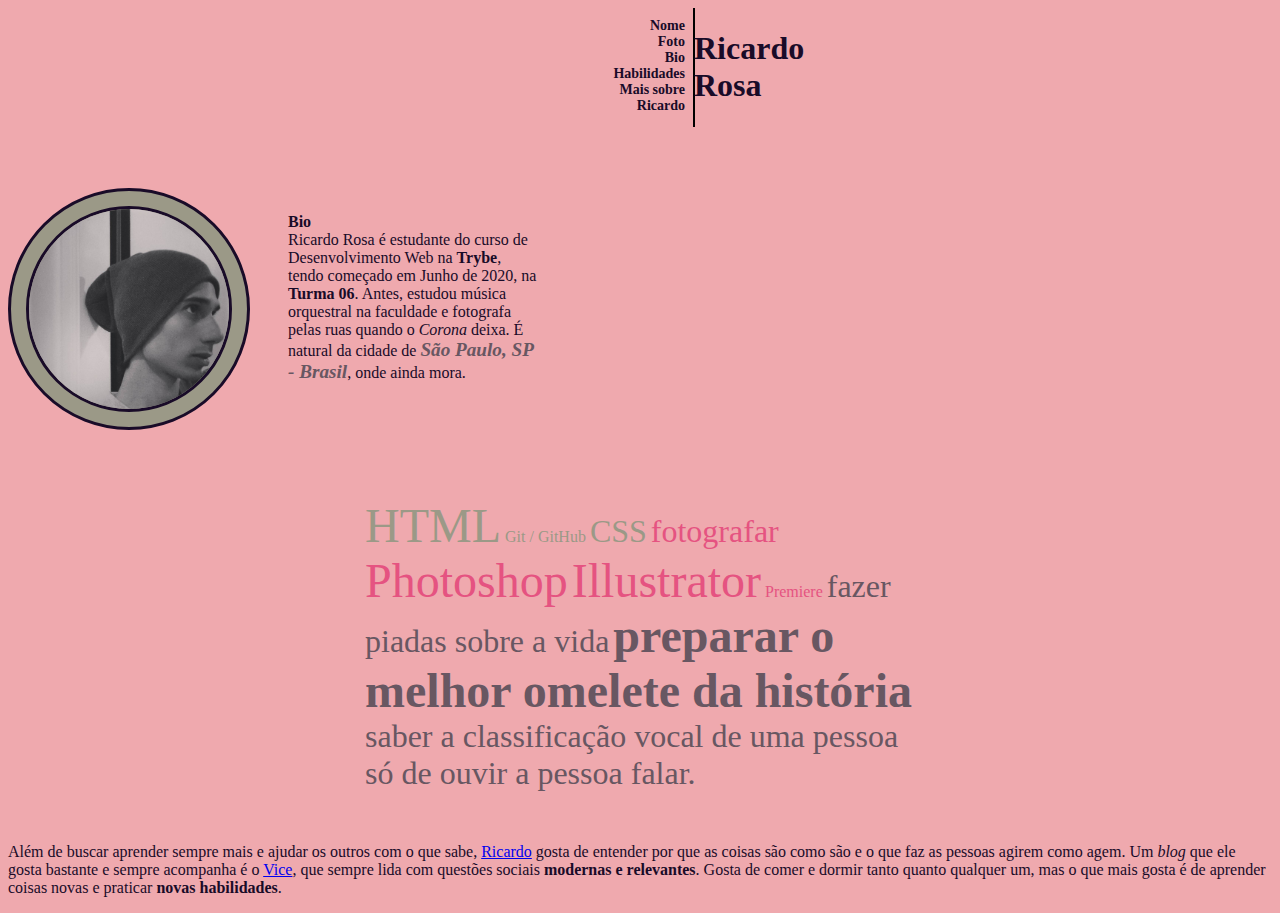
==== index.html @ 405a7c1a "Estilizando a página." ====
<!DOCTYPE html>
<html>

<head>
    <title>Ricardo Rosa | Portifolio</title>
    <link rel="stylesheet" type="text/css" href="style.css" />
</head>

<body>
    <div class="centerpiece">
        <div class="indice">
            <div class="indice-spacer"></div>
            <a href="#nome">Nome</a> <br/>
            <a href="#foto">Foto</a> <br/>
            <a href="#bio">Bio</a> <br/>
            <a href="#hab">Habilidades</a> <br/>
            <a href="#mais">Mais sobre Ricardo</a> <br/>
        </div>

        <div class="nameclass">
            <h1 class="nome">Ricardo Rosa</h1>
        </div>
    </div>
    <!-- centerpiece -->

    <div class="spacer"> </div>

    <div class="photo-container">
        <div class="photoclass">
            <img class="foto" src="images/foto-ricardo.jpg" width="200px" alt="Foto de Ricardo Rosa" />
        </div>
        <!-- photoclass -->
    </div>
    <!-- photo-container-->

    <div class="descriptionclass">
        <p class="bio"><strong>Bio</strong> <br/> Ricardo Rosa é estudante do curso de Desenvolvimento Web na <strong>Trybe</strong>, tendo começado em Junho de 2020, na <strong>Turma 06</strong>. Antes, estudou música orquestral na faculdade e fotografa pelas ruas
            quando o <em>Corona</em> deixa. É natural da cidade de <em>São Paulo, SP - Brasil</em>, onde ainda mora.
        </p>
    </div>

    <div class="skills">
        <ul>
            <li class="tech skill-big">HTML</li>
            <li class="tech skill-small">Git / GitHub</li>
            <li class="tech skill-med">CSS</li>
            <li class="visuals skill-med">fotografar</li>
            <li class="visuals skill-big">Photoshop</li>
            <li class="visuals skill-big">Illustrator</li>
            <li class="visuals skill-small">Premiere</li>
            <li class="personal skill-med">fazer piadas sobre a vida</li>
            <li class="personal skill-big"><strong>preparar o melhor omelete da história</strong></li>
            <li class="personal skill-med">saber a classificação vocal de uma pessoa só de ouvir a pessoa falar.</li>
        </ul>
    </div>

    <p id="mais">Além de buscar aprender sempre mais e ajudar os outros com o que sabe, <a href="#foto">Ricardo</a> gosta de entender por que as coisas são como são e o que faz as pessoas agirem como agem. Um <em>blog</em> que ele gosta bastante e sempre acompanha
        é o <a href="https://www.vice.com/" target="_blank">Vice</a>, que sempre lida com questões sociais <strong>modernas e relevantes</strong>. Gosta de comer e dormir tanto quanto qualquer um, mas o que mais gosta é de aprender coisas novas e praticar
        <strong>novas habilidades</strong>.</p>

</body>

</html>
---- style.css ----
body {
        background-color: #EFA9AE;
        color: #190B28;
    }
    
    .nome {
        font-family: Georgia, serif;
    }
    
    .nameclass {
        margin: auto;
        border: 1px solid black;
        width: 0px;
        float: right;
    }
    
    .indice {
        border: 0px solid red;
        width: 100px;
        margin: auto;
        float: left;
        text-align: right;
        font-family: Georgia, serif;
        font-size: 14px;
        font-weight: bold;
    }
    
    .indice a {
        color: #190B28;
        text-decoration: none;
    }
    
    .indice a:hover {
        color: #E55381;
    }
    
    .indice-spacer {
        margin-bottom: 10px;
    }
    
    .centerpiece {
        border: 0px solid black;
        width: 110px;
        margin: auto;
    }
    
    .spacer {
        width: 600px;
        height: 180px;
    }
    
    .bio {
        font-family: Cambria, serif;
        margin: 0px;
    }
    
    .bio em:last-child {
        color: #685762;
        font-family: Georgia, serif;
        font-weight: bold;
        font-size: 1.2em;
    }
    
    .foto {}
    
    .skills {
        border: 0px solid red;
        width: 550px;
        margin: auto;
        padding: 35px;
    }
    
    .tech {
        color: #9B9987;
    }
    
    ul {
        margin: 0px;
        padding: 0px;
    }
    
    .visuals {
        color: #E55381;
    }
    
    .personal {
        color: #685762;
    }
    
    .skill-big {
        font-size: 3em;
    }
    
    .skill-med {
        font-size: 2em;
    }
    
    .skill-small {
        font-size: 1em;
    }
    
    li {
        display: inline;
    }
    
    .photoclass {
        border: 3px solid #190B28;
        float: left;
        width: 200px;
        height: 200px;
        overflow: hidden;
        border-radius: 50%;
        margin: 15px 0px 10px 15px;
    }
    
    .photo-container {
        border: 3px solid #190B28;
        width: 236px;
        height: 236px;
        border-radius: 50%;
        background-color: #9B9987;
        float: left;
    }
    
    .descriptionclass {
        width: 250px;
        margin: 25px 0px 80px 270px;
        padding-left: 10px;
        border: 0px solid black;
    }
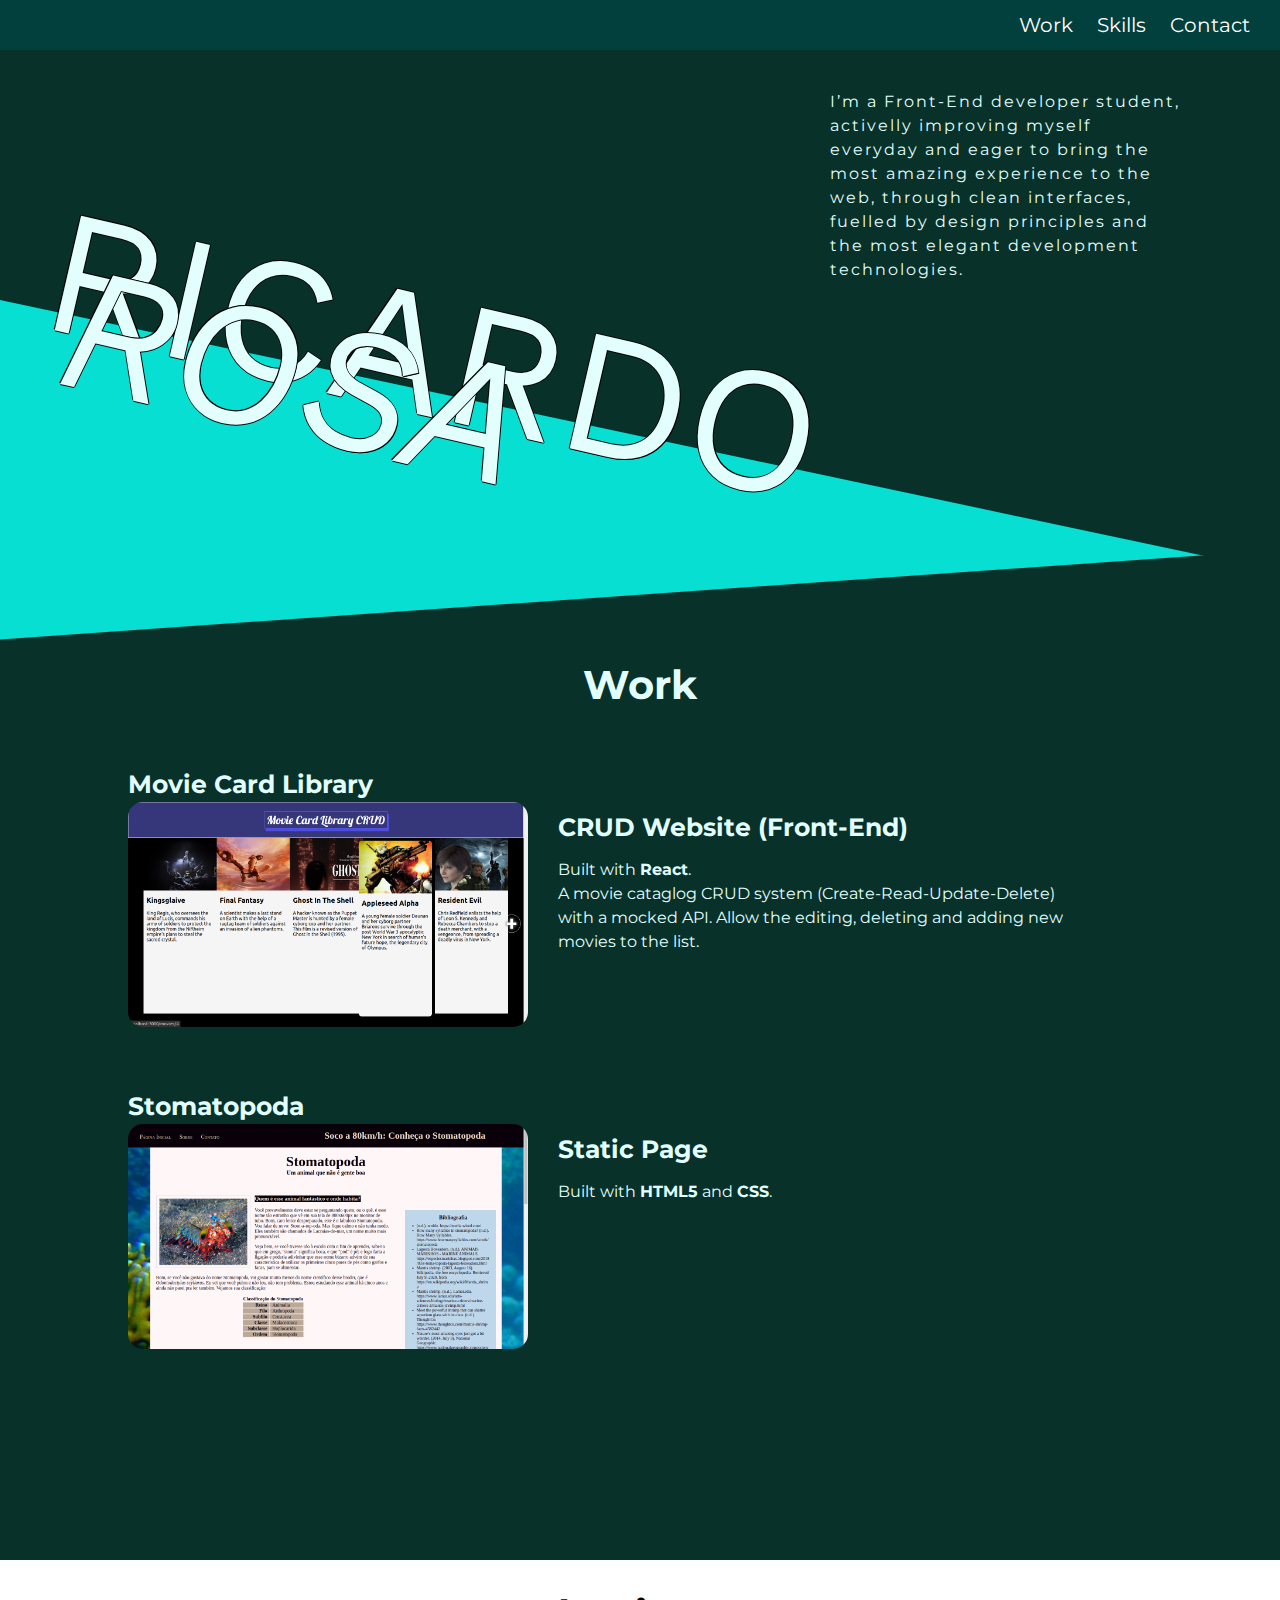
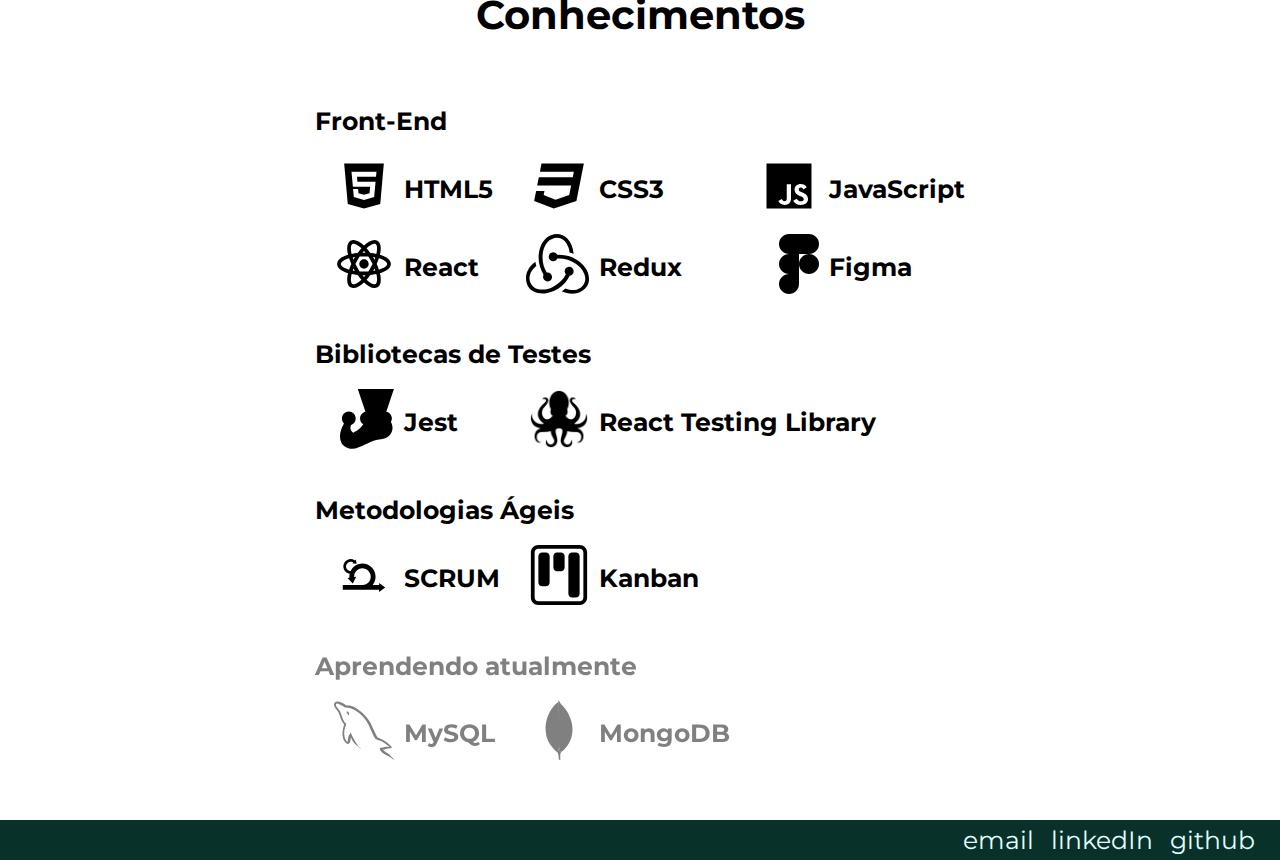
==== commit ad6ce3b4: "Versao 2.0" ====
--- a/index.html
+++ b/index.html
@@ -1,63 +1,141 @@
 <!DOCTYPE html>
 <html>
-
-<head>
-    <title>Ricardo Rosa | Portifolio</title>
-    <link rel="stylesheet" type="text/css" href="style.css" />
-</head>
-
-<body>
-    <div class="centerpiece">
-        <div class="indice">
-            <div class="indice-spacer"></div>
-            <a href="#nome">Nome</a> <br/>
-            <a href="#foto">Foto</a> <br/>
-            <a href="#bio">Bio</a> <br/>
-            <a href="#hab">Habilidades</a> <br/>
-            <a href="#mais">Mais sobre Ricardo</a> <br/>
+  <head>
+    <meta charset="utf-8">
+    <meta http-equiv="X-UA-Compatible" content="IE=edge">
+    <title>Ricardo Rosa | Portfolio</title>
+    <meta name="description" content="">
+    <meta name="viewport" content="width=device-width, initial-scale=1">
+    <link rel="stylesheet" href="style.css">
+    
+    <!-- FONTS -->
+    <link rel="preconnect" href="https://fonts.gstatic.com">
+<link href="https://fonts.googleapis.com/css2?family=Montserrat&display=swap" rel="stylesheet">
+<link href="https://fonts.googleapis.com/css2?family=Montserrat&family=Work+Sans:wght@900&display=swap" rel="stylesheet">
+    <!-- FONTS -->
+    
+  </head>
+  <body>
+    <header>
+      <nav>
+        <ul>
+          <li><a href=#projetos>Work</a></li>
+          <li><a href="#conhecimentos">Skills</a></li>
+          <li><a href="#contato">Contact</a></li>
+        </ul>
+      </nav>
+      <main>
+        <div class="main-text">
+          <!-- Sou um desenvolvedor Front-End, apaixonado pelo aprendizado, buscando criar experiências marcantes através de interfaces para Web simples e elegantes, utilizando os princípios do design e as tecnologias de desenvolvimento mais adequadas à experiência do usuário. -->
+          I’m a Front-End developer student, activelly improving myself everyday and eager to bring the most amazing experience to the web, through clean interfaces, fuelled by design principles and the most elegant development technologies.
         </div>
-
-        <div class="nameclass">
-            <h1 class="nome">Ricardo Rosa</h1>
-        </div>
+        <div class="name-ricardo"><span>RICARDO</span></div>
+        <div class="name-rosa">ROSA</div>
+      </main>
+      <div class="slant-fixer"></div>
+    </header>
+    
+    <div class="slant-end">
     </div>
-    <!-- centerpiece -->
-
-    <div class="spacer"> </div>
-
-    <div class="photo-container">
-        <div class="photoclass">
-            <img class="foto" src="images/foto-ricardo.jpg" width="200px" alt="Foto de Ricardo Rosa" />
-        </div>
-        <!-- photoclass -->
-    </div>
-    <!-- photo-container-->
-
-    <div class="descriptionclass">
-        <p class="bio"><strong>Bio</strong> <br/> Ricardo Rosa é estudante do curso de Desenvolvimento Web na <strong>Trybe</strong>, tendo começado em Junho de 2020, na <strong>Turma 06</strong>. Antes, estudou música orquestral na faculdade e fotografa pelas ruas
-            quando o <em>Corona</em> deixa. É natural da cidade de <em>São Paulo, SP - Brasil</em>, onde ainda mora.
-        </p>
-    </div>
-
-    <div class="skills">
-        <ul>
-            <li class="tech skill-big">HTML</li>
-            <li class="tech skill-small">Git / GitHub</li>
-            <li class="tech skill-med">CSS</li>
-            <li class="visuals skill-med">fotografar</li>
-            <li class="visuals skill-big">Photoshop</li>
-            <li class="visuals skill-big">Illustrator</li>
-            <li class="visuals skill-small">Premiere</li>
-            <li class="personal skill-med">fazer piadas sobre a vida</li>
-            <li class="personal skill-big"><strong>preparar o melhor omelete da história</strong></li>
-            <li class="personal skill-med">saber a classificação vocal de uma pessoa só de ouvir a pessoa falar.</li>
-        </ul>
-    </div>
-
-    <p id="mais">Além de buscar aprender sempre mais e ajudar os outros com o que sabe, <a href="#foto">Ricardo</a> gosta de entender por que as coisas são como são e o que faz as pessoas agirem como agem. Um <em>blog</em> que ele gosta bastante e sempre acompanha
-        é o <a href="https://www.vice.com/" target="_blank">Vice</a>, que sempre lida com questões sociais <strong>modernas e relevantes</strong>. Gosta de comer e dormir tanto quanto qualquer um, mas o que mais gosta é de aprender coisas novas e praticar
-        <strong>novas habilidades</strong>.</p>
-
-</body>
-
-</html>+    
+    <!-- -----------------PROJETOS------------------- -->
+    
+    <section class="work">
+      <h2 id="projetos">Work</h2>
+      
+      <!-- <div class="project">
+        <h3>Stomatopoda</h3>
+        
+        <div class="project-flex-container">
+          <a href="/work1">
+            <img src="img/work1.png" />
+          </a>
+        <article>
+          <h3>Página estática</h3>
+          <p>Desenvolvido com HTML5, CSS3 e JavaScript.</p>
+        </article>
+        </div>  -->
+        
+      </div> <!-- PROJECT -->
+      
+      <div class="project">
+        <h3>Movie Card Library</h3>
+        
+        <div class="project-flex-container">
+          <a href="/work2/src">
+            <img src="img/work2.png" />
+          </a>
+        <article>
+          <h3>CRUD Website (Front-End)</h3>
+          <p>
+            Built with <strong>React</strong>. <br />
+            A movie cataglog CRUD system (Create-Read-Update-Delete) with a mocked API. Allow the editing, deleting and adding new movies to the list.
+          </p>
+        </article>
+        </div> <!-- PROJECT-FLEX-CONTAINER -->
+        
+      </div> <!-- PROJECT -->
+      
+      <div class="project">
+        <h3>Stomatopoda</h3>
+        
+        <div class="project-flex-container">
+          <a href="/Stomatopoda">
+            <img src="img/work3.png" />
+          </a>
+        <article>
+          <h3>Static Page</h3>
+          <p>
+            Built with <strong>HTML5</strong> and <strong>CSS</strong>.
+            
+          </p>
+        </article>
+        </div> <!-- PROJECT-FLEX-CONTAINER -->
+        
+      </div> <!-- PROJECT -->
+      
+    </section> <!-- PROJETOS -->
+    
+    <!-- -----------------CONHECIMENTOS------------------- -->
+    
+    <section class="skills">
+      <h2 id="conhecimentos">Conhecimentos</h2>
+      <div class="grid-container">
+        <div class="large">Front-End</div>
+        <div class="icon"><img src="./img/icons/html5.svg" /></div>
+        <div>HTML5</div>
+        <div class="icon"><img src="./img/icons/css3.svg" /></div>
+        <div>CSS3</div>
+        <div class="icon"><img src="./img/icons/javascript.svg" /></div>
+        <div>JavaScript</div>
+        <div class="icon"><img src="./img/icons/react.svg" /></div>
+        <div>React</div>
+        <div class="icon"><img src="./img/icons/redux.svg" /></div>
+        <div>Redux</div>
+        <div class="icon"><img src="./img/icons/figma.svg" /></div>
+        <div>Figma</div>
+        <div class="large">Bibliotecas de Testes</div>
+        <div class="icon"><img src="./img/icons/jest.svg" /></div>
+        <div>Jest</div>
+        <div class="icon"><img src="./img/icons/rtl.png" /></div>
+        <div class="RTL">React Testing Library</div>
+        <div class="large">Metodologias Ágeis</div>
+        <div class="icon"><img src="./img/icons/scrum.svg" /></div>
+        <div>SCRUM</div>
+        <div class="icon"><img src="./img/icons/kanban.svg" /></div>
+        <div>Kanban</div>
+        <div class="large gray">Aprendendo atualmente</div>
+        <div class="icon gray"><img src="./img/icons/mysql.svg" /></div>
+        <div class="gray">MySQL</div>
+        <div class="icon gray"><img src="./img/icons/mongodb.svg" /></div>
+        <div class="gray">MongoDB</div>
+      </div>
+    </section>
+    
+    <footer id="contato">
+      <a href="mailto:ricardorosa-dev@gmail.com" >email</a>
+      <a href="https://www.linkedin.com/in/ricardorosa-dev/" >linkedIn</a>
+      <a href="https://github.com/ricardorosa-dev" >github</a>
+    </footer>
+  </body>
+</html>
--- a/style.css
+++ b/style.css
@@ -1,130 +1,279 @@
-    body {
-        background-color: #EFA9AE;
-        color: #190B28;
-    }
-    
-    .nome {
-        font-family: Georgia, serif;
-    }
-    
-    .nameclass {
-        margin: auto;
-        border: 1px solid black;
-        width: 0px;
-        float: right;
-    }
-    
-    .indice {
-        border: 0px solid red;
-        width: 100px;
-        margin: auto;
-        float: left;
-        text-align: right;
-        font-family: Georgia, serif;
-        font-size: 14px;
-        font-weight: bold;
-    }
-    
-    .indice a {
-        color: #190B28;
-        text-decoration: none;
-    }
-    
-    .indice a:hover {
-        color: #E55381;
-    }
-    
-    .indice-spacer {
-        margin-bottom: 10px;
-    }
-    
-    .centerpiece {
-        border: 0px solid black;
-        width: 110px;
-        margin: auto;
-    }
-    
-    .spacer {
-        width: 600px;
-        height: 180px;
-    }
-    
-    .bio {
-        font-family: Cambria, serif;
-        margin: 0px;
-    }
-    
-    .bio em:last-child {
-        color: #685762;
-        font-family: Georgia, serif;
-        font-weight: bold;
-        font-size: 1.2em;
-    }
-    
-    .foto {}
-    
-    .skills {
-        border: 0px solid red;
-        width: 550px;
-        margin: auto;
-        padding: 35px;
-    }
-    
-    .tech {
-        color: #9B9987;
-    }
-    
-    ul {
-        margin: 0px;
-        padding: 0px;
-    }
-    
-    .visuals {
-        color: #E55381;
-    }
-    
-    .personal {
-        color: #685762;
-    }
-    
-    .skill-big {
-        font-size: 3em;
-    }
-    
-    .skill-med {
-        font-size: 2em;
-    }
-    
-    .skill-small {
-        font-size: 1em;
-    }
-    
-    li {
-        display: inline;
-    }
-    
-    .photoclass {
-        border: 3px solid #190B28;
-        float: left;
-        width: 200px;
-        height: 200px;
-        overflow: hidden;
-        border-radius: 50%;
-        margin: 15px 0px 10px 15px;
-    }
-    
-    .photo-container {
-        border: 3px solid #190B28;
-        width: 236px;
-        height: 236px;
-        border-radius: 50%;
-        background-color: #9B9987;
-        float: left;
-    }
-    
-    .descriptionclass {
-        width: 250px;
-        margin: 25px 0px 80px 270px;
-        padding-left: 10px;
-        border: 0px solid black;
-    }+html {
+  scroll-behavior: smooth;
+}
+
+a {
+  color: inherit;
+  text-decoration: none;
+}
+
+a:hover {
+  color: #06DFD2;
+  transition: 1s;
+}
+
+body {
+  margin: 0;  
+  background-color: #06DFD2;
+  color: #E2FFFD;
+}
+
+nav {
+  background-color: #01403C;
+  width: 1vp;
+  height: 50px;
+  display: flex;
+  justify-content: flex-end;
+  align-items: center;
+}
+
+nav ul {
+  /* border: 1px solid white; */
+  margin-right: 30px;
+}
+
+nav li {
+  color: white;
+  font-family: 'Montserrat', sans-serif;
+  font-size: 20px;
+  list-style-type: none;
+  display: inline;
+  margin-left: 20px;
+}
+
+main {
+  position: relative;
+  width: 1vp;
+  /* height: 91vh; */
+  height: 250px;
+  background-color: #083129;
+}
+
+main:after {
+  position: absolute;
+  width: 100%;
+  height: 100%;
+  content: '';
+  background: inherit;
+  transform-origin: top left;
+  transform: skewY(12deg);
+}
+
+main .name-ricardo {
+  z-index: 1;
+  top: 200px;
+  left: 40px;
+  position: absolute;
+  font-family: 'Work Sans', sans-serif;
+  font-weight: black;
+  font-size: 178px;
+  color: #E2FFFD;
+  transform: rotate(13deg);
+  text-shadow: -1px 0 black, 0 1px black, 1px 0 black, 0 -1px black;
+}
+
+main .name-rosa {
+  z-index: 1;
+  top: 220px;
+  left: 60px;
+  position: absolute;
+  font-family: 'Work Sans', Arial, sans-serif;
+  font-weight: black;
+  font-size: 178px;
+  color: #E2FFFD;
+  transform: rotate(13deg);
+  text-shadow: -1px 0 black, 0 1px black, 1px 0 black, 0 -1px black;
+  font-style: italic;
+}
+
+main .main-text {
+  z-index: 1;
+  /* border: 1px solid white; */
+  top: 40px;
+  right: 100px;
+  width: 350px;
+  position: absolute;
+  font-family: 'Montserrat', sans-serif;
+  color: #E2FFFD;
+  letter-spacing: 2px;
+  line-height: 1.5em;
+}
+
+.slant-fixer {
+  /* border: 1px solid white; */
+  width: 150px;
+  height:100px;
+  position: absolute;
+  right: 0;
+  background-color: #083129;
+}
+
+.slant-end {
+  /* border: 1px solid yellow;     */
+  margin-top: 260px;
+  width: 1vp;
+  height: 100px;
+  background-color: #083129;
+}
+
+.slant-end::before {
+  /* border: 1px solid white; */
+  width: 100%;
+  height: 90px;
+  margin-top: -10px;
+  position: absolute;
+  content: '';
+  background-color: inherit;
+  transform-origin: top right;
+  transform: skewY(-4deg);
+  z-index: 1;
+}
+
+.slant-end::after {
+  /* border: 1px solid red; */
+  z-index: 0;
+  width: 95%;
+  height: 80px;
+  position: absolute;
+  background-color: #06DFD2;
+  content: '';
+}
+
+/* ----------------------------PROJETOS-------------------------- */
+
+.work {
+  /* border: 1px solid pink; */
+  width: 1vp;
+  height: 900px;
+  background-color: #083129;
+}
+
+.work h2 {
+  /* border: 1px solid red; */
+  background-color: #083129;
+  position: relative; 
+  text-align: center;
+  margin-top: 0px;
+  z-index: 1;
+  font-family: 'Montserrat', sans-serif;
+  font-size: 40px;
+}
+
+.project { 
+  z-index: 2;
+  margin-top: 50px;
+  /* border: 1px solid white; */
+  width: 80%;
+  margin: auto;
+  font-family: 'Montserrat', sans-serif;
+}
+
+.project h3 {
+  font-size: 25px;
+  margin-bottom: 3px;
+  margin-top: 60px;
+}
+
+.project-flex-container {
+  display: flex;
+}
+
+.project img {
+  width: 400px;
+  border-radius: 15px;
+}
+
+.project article {
+  /* border: 1px solid red; */
+  width: 50%;
+  margin-left: 30px;
+}
+
+.project article h3 {
+  margin-top: 10px;
+}
+
+.project article p {
+  line-height: 1.5em;
+}
+
+/* ------------------CONHECIMENTOS----------------------- */
+
+.skills {
+  /* border: 1px solid pink; */
+  width: 1vp;
+  height: 860px;
+  background-color: white;
+  color: black;
+}
+
+.skills h2 {
+  /* border: 1px solid red; */
+  position: relative; 
+  text-align: center;
+  margin-top: 0px;
+  padding-top: 30px;
+  z-index: 1;
+  font-family: 'Montserrat', sans-serif;
+  font-size: 40px;
+}
+
+.grid-container {
+  /* border: 1px solid; */
+  width: 650px;
+  height: 700px;
+  margin: 0 auto;
+  /* background: blueviolet; */
+  display: grid;
+  grid-template-columns: 1fr 1fr 1fr 1fr 1fr 1fr;
+  grid-template-rows: 1fr 1fr 1fr 1fr 1fr 1fr 1fr 1fr 1fr;
+  grid-gap: 0 10px;
+}
+
+.grid-container div {
+  /* border: 1px solid; */
+  align-self: center;
+  font-family: 'Montserrat', sans-serif;
+  font-size: 25px;
+  font-weight: bold;
+}
+
+.grid-container .icon {
+  justify-self: end;
+}
+
+.grid-container div img {
+  /* border: 1px solid; */
+  height: 60px;
+  filter: brightness(0);
+}
+
+.gray {
+  filter: opacity(50%);
+}
+
+.grid-container .large {
+  /* border: 1px solid; */
+  grid-column: 1/7;
+  margin-top: 30px;
+  margin-bottom: 10px;
+}
+
+.RTL {
+  grid-column: 4/7; 
+}
+
+/* ------------------FOOTER----------------------- */
+
+footer {
+  background-color: #083129;
+  font-family: 'Montserrat', sans-serif;
+  font-size: 25px;
+  font-weight: medium;
+  text-align: right;
+  padding: 5px 20px;
+}
+
+footer a {
+  margin: 0 5px;
+}
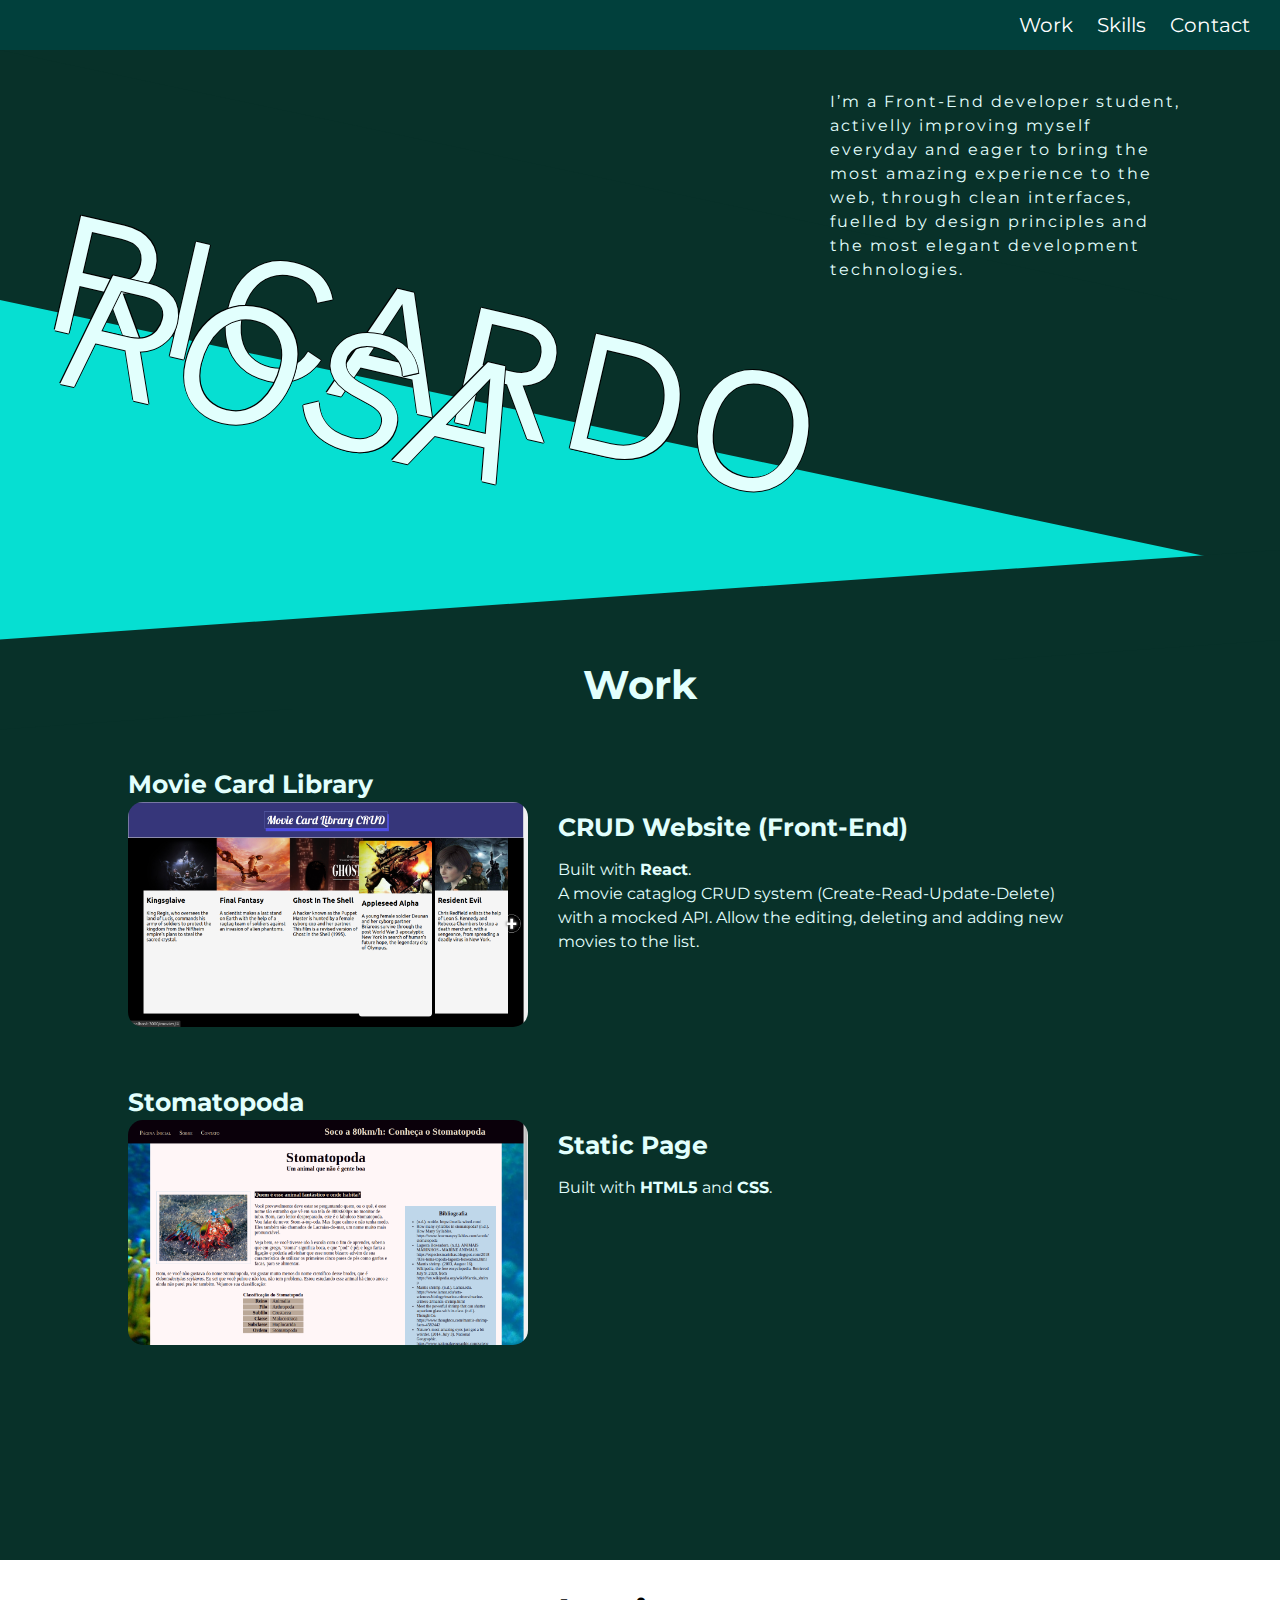
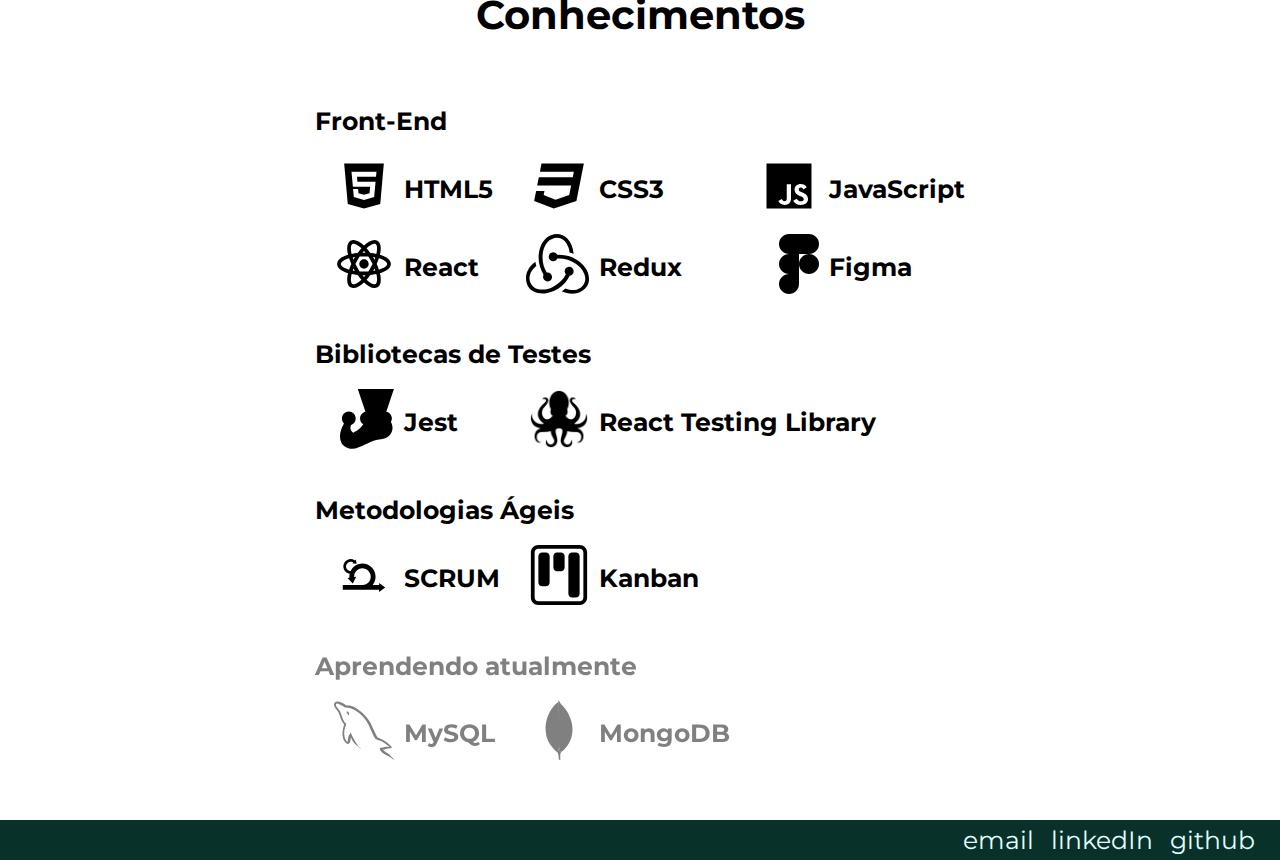
==== commit 975d8fe1: "retirando links que nao estavam funcionando" ====
--- a/index.html
+++ b/index.html
@@ -62,9 +62,7 @@
         <h3>Movie Card Library</h3>
         
         <div class="project-flex-container">
-          <a href="/work2/src">
             <img src="img/work2.png" />
-          </a>
         <article>
           <h3>CRUD Website (Front-End)</h3>
           <p>
@@ -80,9 +78,7 @@
         <h3>Stomatopoda</h3>
         
         <div class="project-flex-container">
-          <a href="/Stomatopoda">
             <img src="img/work3.png" />
-          </a>
         <article>
           <h3>Static Page</h3>
           <p>
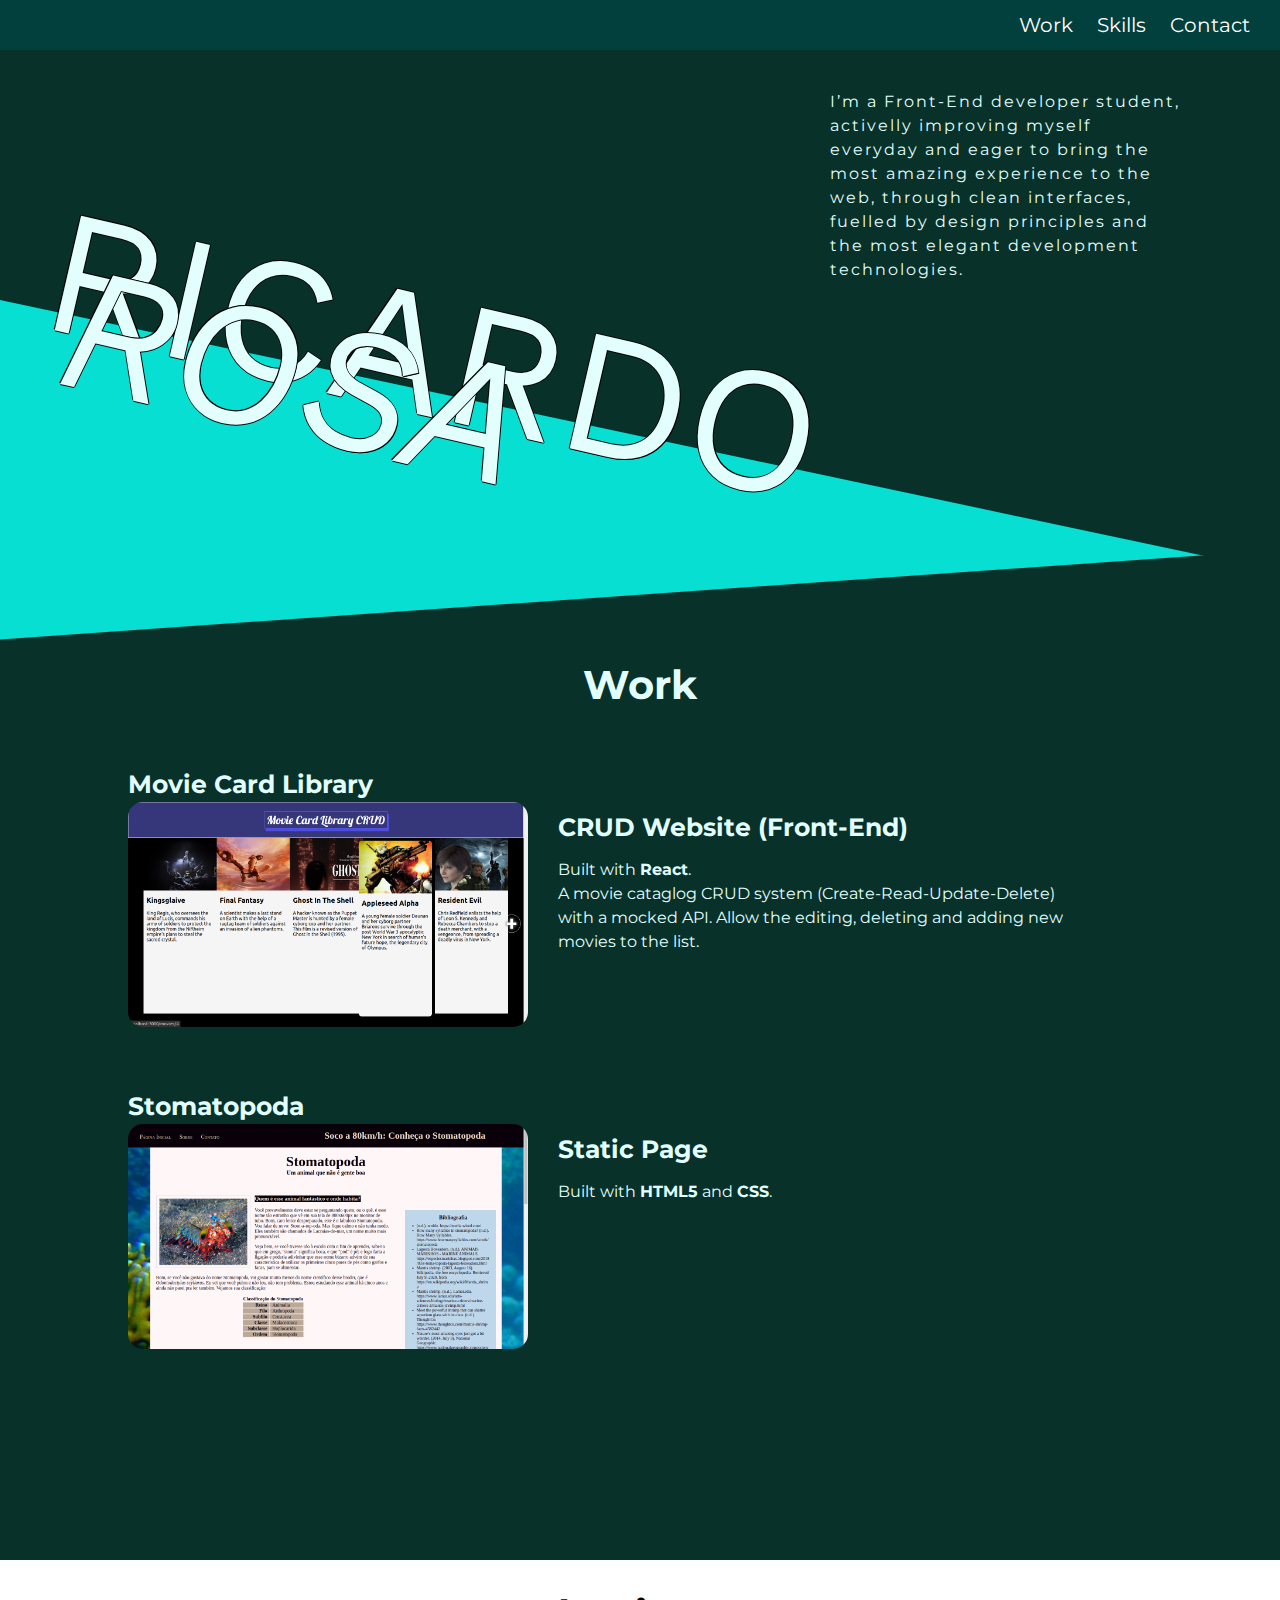
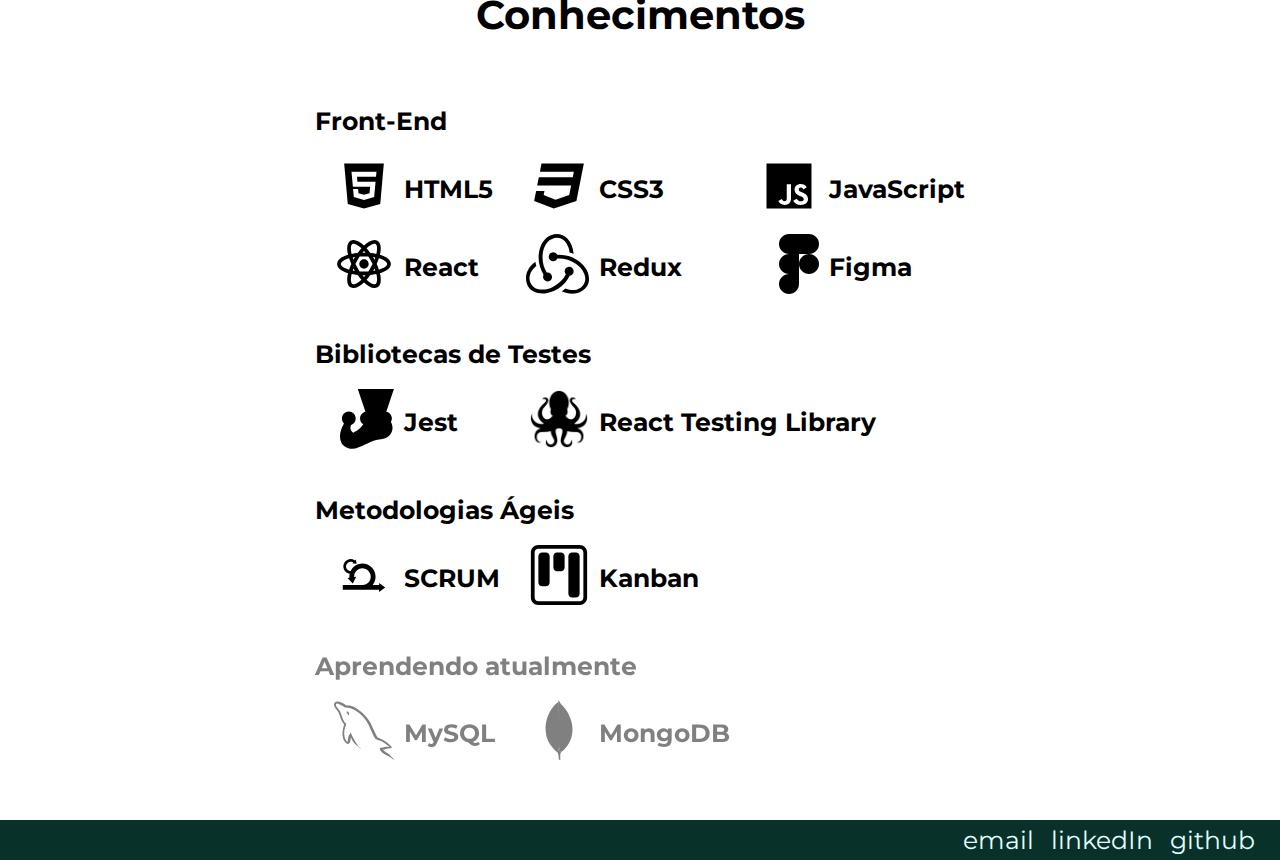
==== commit feaf72ee: "Versao 2.0" ====
--- a/index.html
+++ b/index.html
@@ -62,7 +62,9 @@
         <h3>Movie Card Library</h3>
         
         <div class="project-flex-container">
+          <a href="/work2/src">
             <img src="img/work2.png" />
+          </a>
         <article>
           <h3>CRUD Website (Front-End)</h3>
           <p>
@@ -78,7 +80,9 @@
         <h3>Stomatopoda</h3>
         
         <div class="project-flex-container">
+          <a href="/Stomatopoda">
             <img src="img/work3.png" />
+          </a>
         <article>
           <h3>Static Page</h3>
           <p>
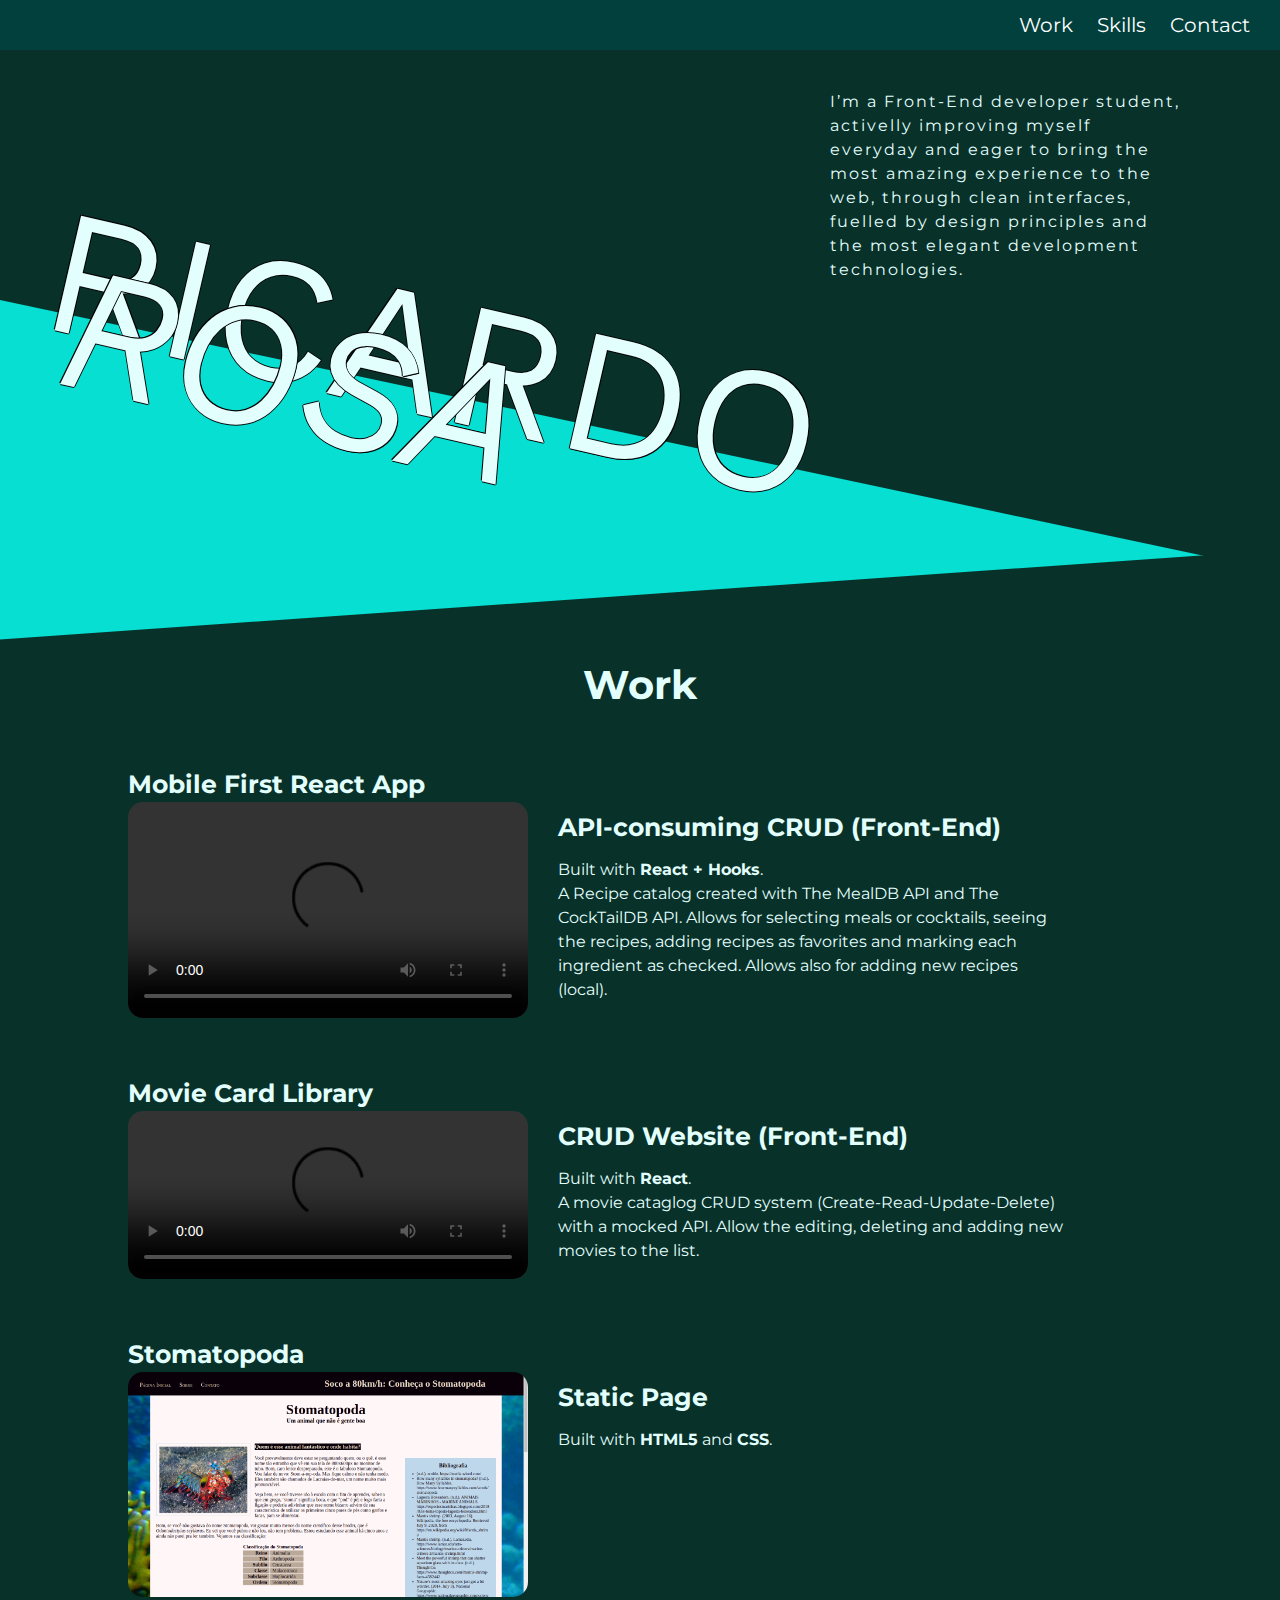
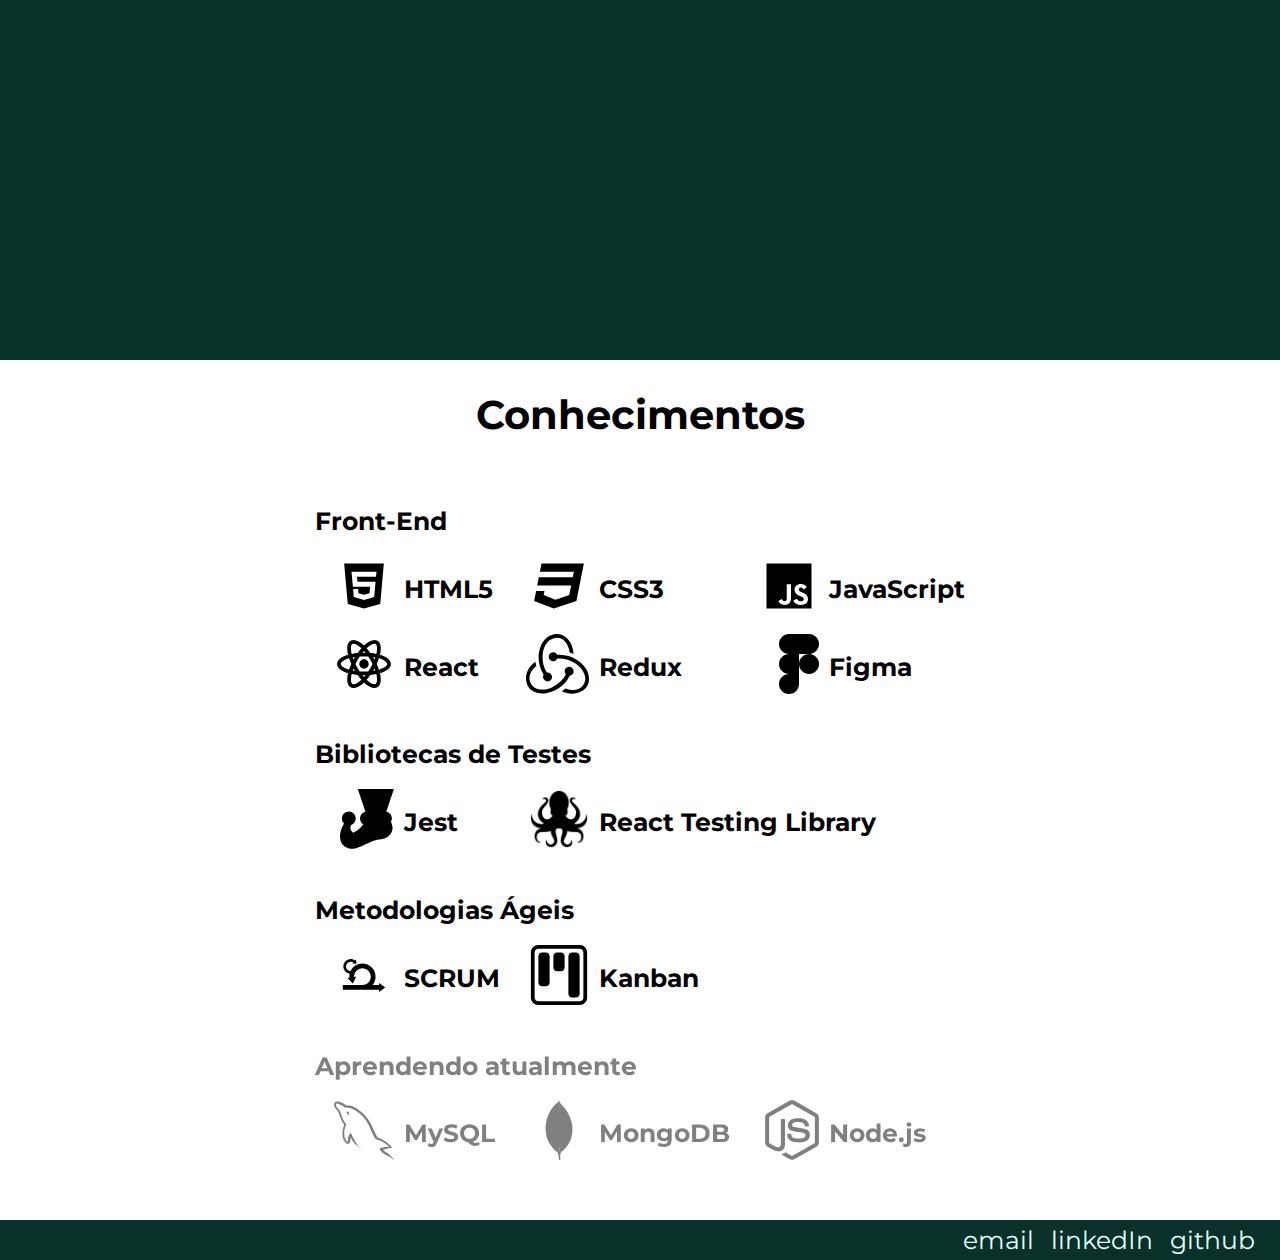
==== commit 6bb36ecb: "Atualizaçao do portifolio (19/2/21)" ====
--- a/index.html
+++ b/index.html
@@ -43,18 +43,23 @@
     <section class="work">
       <h2 id="projetos">Work</h2>
       
-      <!-- <div class="project">
-        <h3>Stomatopoda</h3>
+      <div class="project">
+        <h3>Mobile First React App</h3>
         
         <div class="project-flex-container">
-          <a href="/work1">
-            <img src="img/work1.png" />
-          </a>
+            <!-- <img src="img/work2.png" /> -->
+            <video controls>
+              <source src="/video/AppDeReceitas.mp4" type="video/mp4">
+                Your browser does not support the video tag.
+            </video>
         <article>
-          <h3>Página estática</h3>
-          <p>Desenvolvido com HTML5, CSS3 e JavaScript.</p>
+          <h3>API-consuming CRUD (Front-End)</h3>
+          <p>
+            Built with <strong>React + Hooks</strong>. <br />
+            A Recipe catalog created with The MealDB API and The CockTailDB API. Allows for selecting meals or cocktails, seeing the recipes, adding recipes as favorites and marking each ingredient as checked. Allows also for adding new recipes (local).
+          </p>
         </article>
-        </div>  -->
+        </div> <!-- PROJECT-MOVIE-CARD -->
         
       </div> <!-- PROJECT -->
       
@@ -62,9 +67,11 @@
         <h3>Movie Card Library</h3>
         
         <div class="project-flex-container">
-          <a href="/work2/src">
-            <img src="img/work2.png" />
-          </a>
+            <!-- <img src="img/work2.png" /> -->
+            <video controls>
+              <source src="/video/MovieCard.mp4" type="video/mp4">
+                Your browser does not support the video tag.
+            </video>
         <article>
           <h3>CRUD Website (Front-End)</h3>
           <p>
@@ -72,7 +79,7 @@
             A movie cataglog CRUD system (Create-Read-Update-Delete) with a mocked API. Allow the editing, deleting and adding new movies to the list.
           </p>
         </article>
-        </div> <!-- PROJECT-FLEX-CONTAINER -->
+        </div> <!-- PROJECT-MOVIE-CARD -->
         
       </div> <!-- PROJECT -->
       
@@ -80,9 +87,9 @@
         <h3>Stomatopoda</h3>
         
         <div class="project-flex-container">
-          <a href="/Stomatopoda">
-            <img src="img/work3.png" />
-          </a>
+            <a href="/Stomatopoda/pagina.html" target=_blank>
+              <img src="img/work3.png" />
+            </a>
         <article>
           <h3>Static Page</h3>
           <p>
@@ -129,6 +136,8 @@
         <div class="gray">MySQL</div>
         <div class="icon gray"><img src="./img/icons/mongodb.svg" /></div>
         <div class="gray">MongoDB</div>
+        <div class="icon gray"><img src="./img/icons/nodejs-icon.svg" /></div>
+        <div class="gray">Node.js</div>
       </div>
     </section>
     
--- a/style.css
+++ b/style.css
@@ -144,7 +144,7 @@
 .work {
   /* border: 1px solid pink; */
   width: 1vp;
-  height: 900px;
+  height: 1300px;
   background-color: #083129;
 }
 
@@ -179,6 +179,11 @@
 }
 
 .project img {
+  width: 400px;
+  border-radius: 15px;
+}
+
+.project video {
   width: 400px;
   border-radius: 15px;
 }
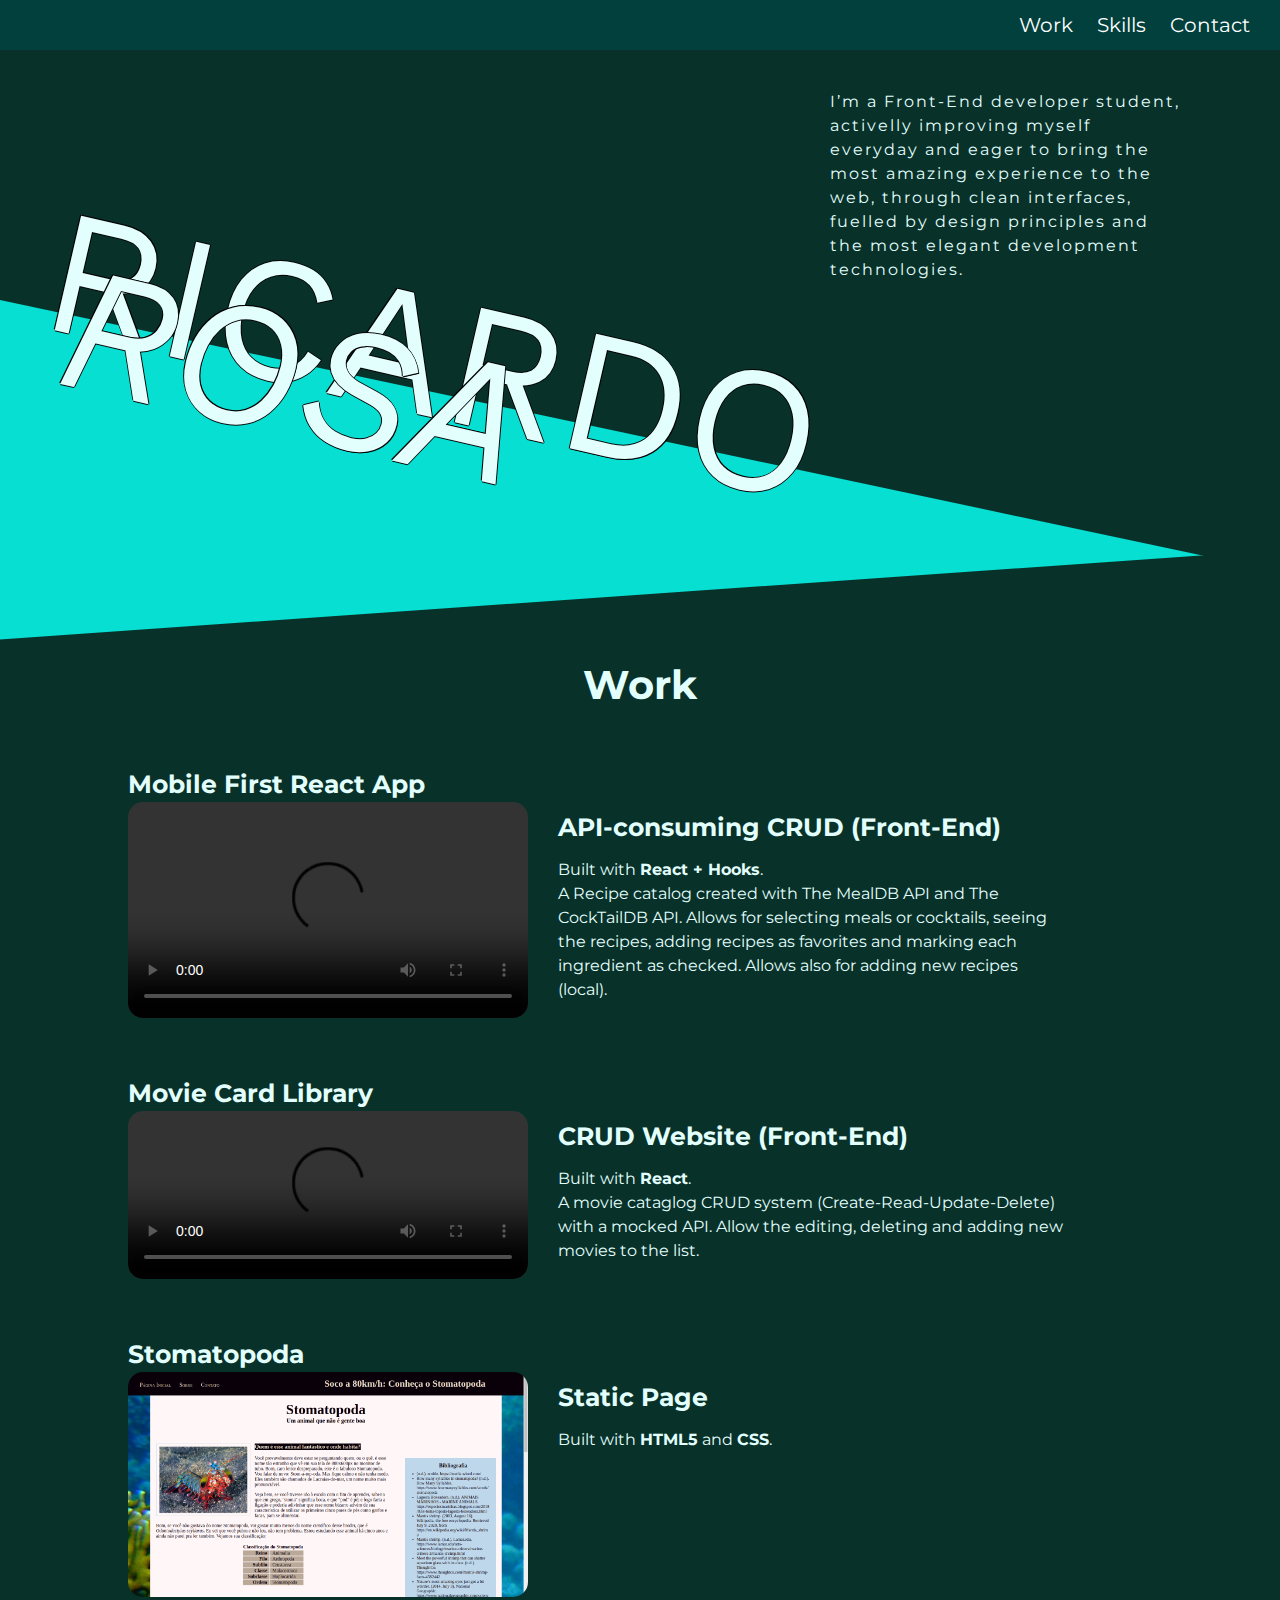
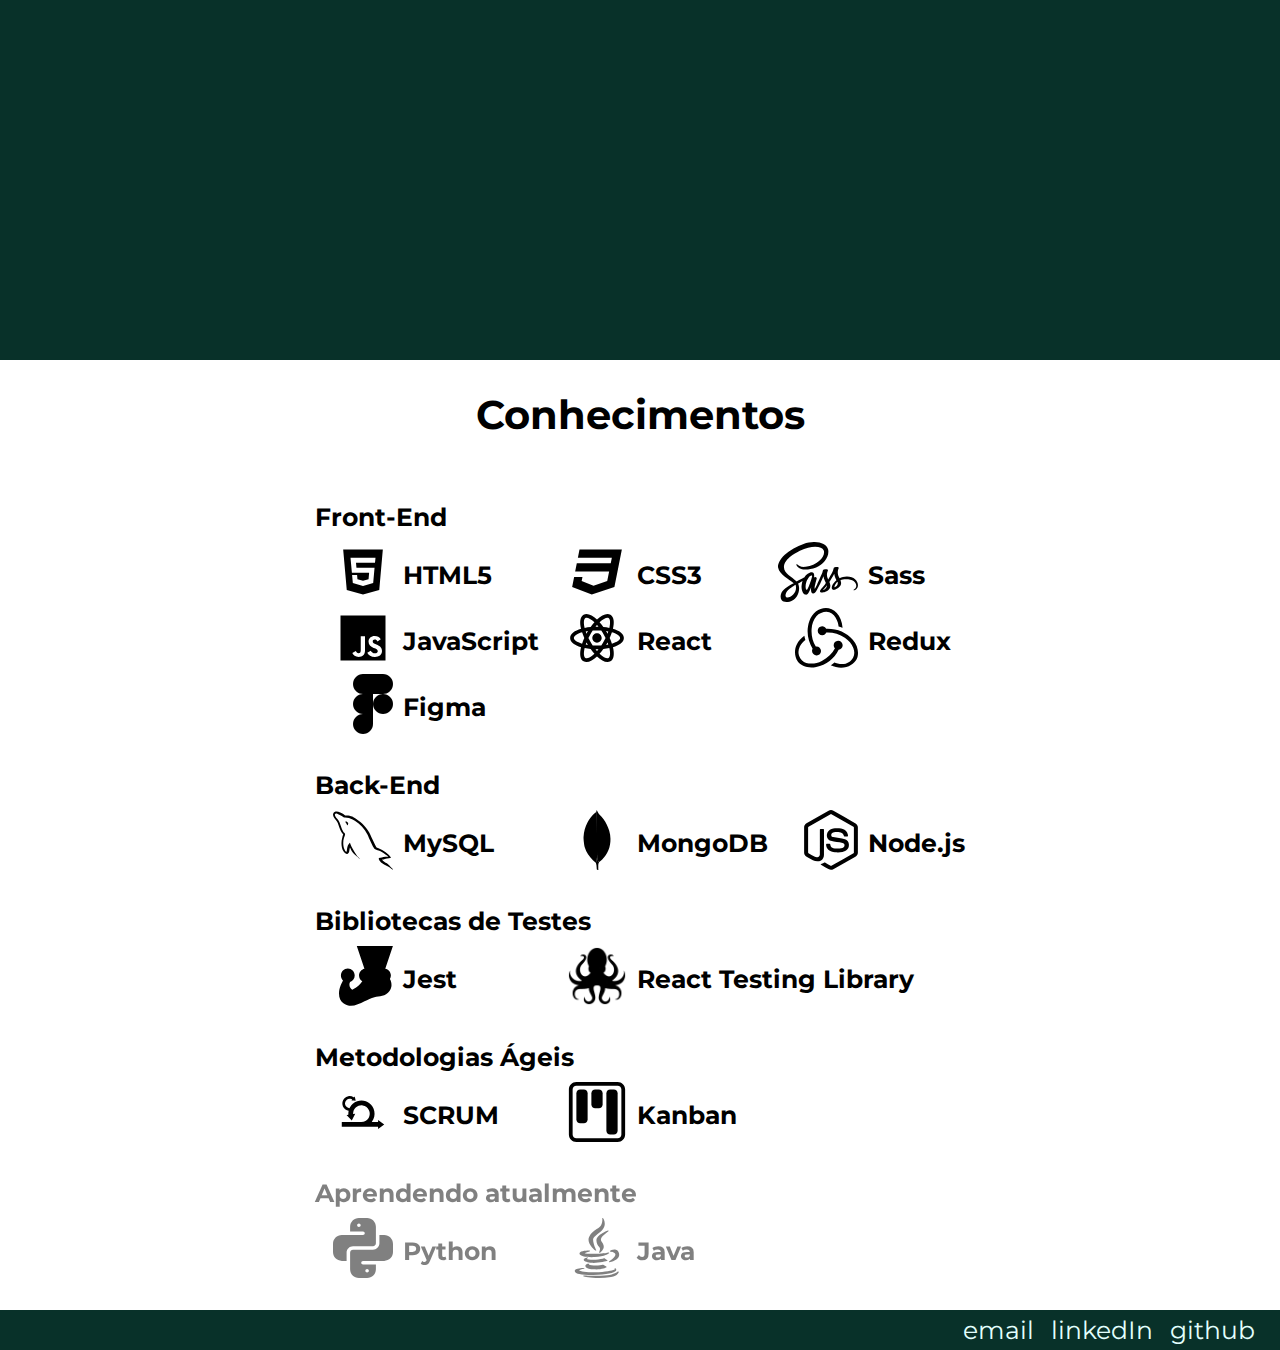
==== commit 7446a1fa: "Adicionando novas tecnologias" ====
--- a/index.html
+++ b/index.html
@@ -109,35 +109,43 @@
       <h2 id="conhecimentos">Conhecimentos</h2>
       <div class="grid-container">
         <div class="large">Front-End</div>
-        <div class="icon"><img src="./img/icons/html5.svg" /></div>
-        <div>HTML5</div>
-        <div class="icon"><img src="./img/icons/css3.svg" /></div>
-        <div>CSS3</div>
-        <div class="icon"><img src="./img/icons/javascript.svg" /></div>
-        <div>JavaScript</div>
-        <div class="icon"><img src="./img/icons/react.svg" /></div>
-        <div>React</div>
-        <div class="icon"><img src="./img/icons/redux.svg" /></div>
-        <div>Redux</div>
-        <div class="icon"><img src="./img/icons/figma.svg" /></div>
-        <div>Figma</div>
+          <div class="icon"><img src="./img/icons/html5.svg" /></div>
+          <div>HTML5</div>
+          <div class="icon"><img src="./img/icons/css3.svg" /></div>
+          <div>CSS3</div>
+          <div><img src="./img/icons/sass.svg" /></div>
+          <div>Sass</div>
+          <div class="icon"><img src="./img/icons/javascript.svg" /></div>
+          <div>JavaScript</div>
+          <div class="icon"><img src="./img/icons/react.svg" /></div>
+          <div>React</div>
+          <div class="icon"><img src="./img/icons/redux.svg" /></div>
+          <div>Redux</div>
+          <div class="icon"><img src="./img/icons/figma.svg" /></div>
+          <div>Figma</div>
+        <div class="large">Back-End</div>
+          <div class="icon"><img src="./img/icons/mysql.svg" /></div>
+          <div>MySQL</div>
+          <div class="icon"><img src="./img/icons/mongodb.svg" /></div>
+          <div>MongoDB</div>
+          <div class="icon"><img src="./img/icons/nodejs-icon.svg" /></div>
+          <div>Node.js</div>
         <div class="large">Bibliotecas de Testes</div>
-        <div class="icon"><img src="./img/icons/jest.svg" /></div>
-        <div>Jest</div>
-        <div class="icon"><img src="./img/icons/rtl.png" /></div>
-        <div class="RTL">React Testing Library</div>
+          <div class="icon"><img src="./img/icons/jest.svg" /></div>
+          <div>Jest</div>
+          <div class="icon"><img src="./img/icons/rtl.png" /></div>
+          <div class="RTL">React Testing Library</div>
         <div class="large">Metodologias Ágeis</div>
-        <div class="icon"><img src="./img/icons/scrum.svg" /></div>
-        <div>SCRUM</div>
-        <div class="icon"><img src="./img/icons/kanban.svg" /></div>
-        <div>Kanban</div>
+          <div class="icon"><img src="./img/icons/scrum.svg" /></div>
+          <div>SCRUM</div>
+          <div class="icon"><img src="./img/icons/kanban.svg" /></div>
+          <div>Kanban</div>
         <div class="large gray">Aprendendo atualmente</div>
-        <div class="icon gray"><img src="./img/icons/mysql.svg" /></div>
-        <div class="gray">MySQL</div>
-        <div class="icon gray"><img src="./img/icons/mongodb.svg" /></div>
-        <div class="gray">MongoDB</div>
-        <div class="icon gray"><img src="./img/icons/nodejs-icon.svg" /></div>
-        <div class="gray">Node.js</div>
+          <div class="icon gray"><img src="./img/icons/python.svg" /></div>
+          <div class="gray">Python</div>
+          <div class="icon gray"><img src="./img/icons/java.svg" /></div>
+          <div class="gray">Java</div>
+        
       </div>
     </section>
     
--- a/style.css
+++ b/style.css
@@ -207,7 +207,7 @@
 .skills {
   /* border: 1px solid pink; */
   width: 1vp;
-  height: 860px;
+  height: 950px;
   background-color: white;
   color: black;
 }
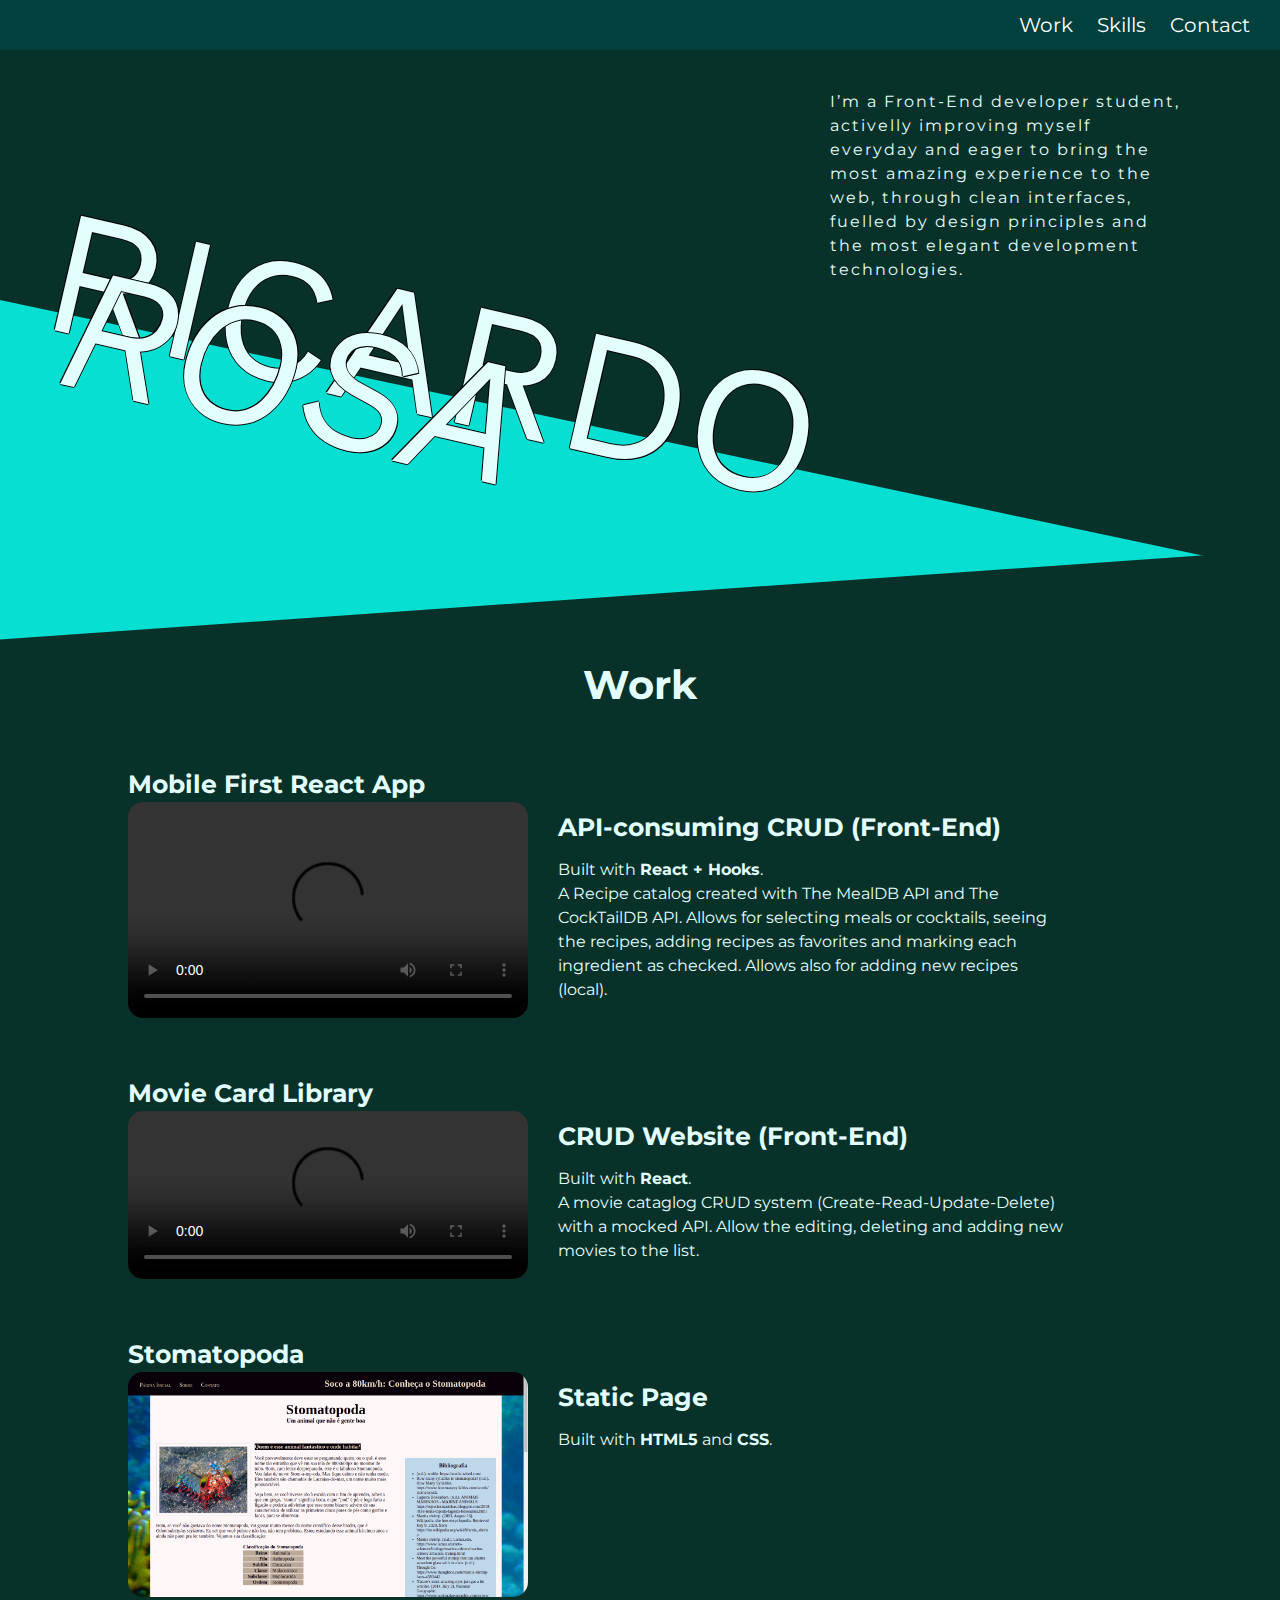
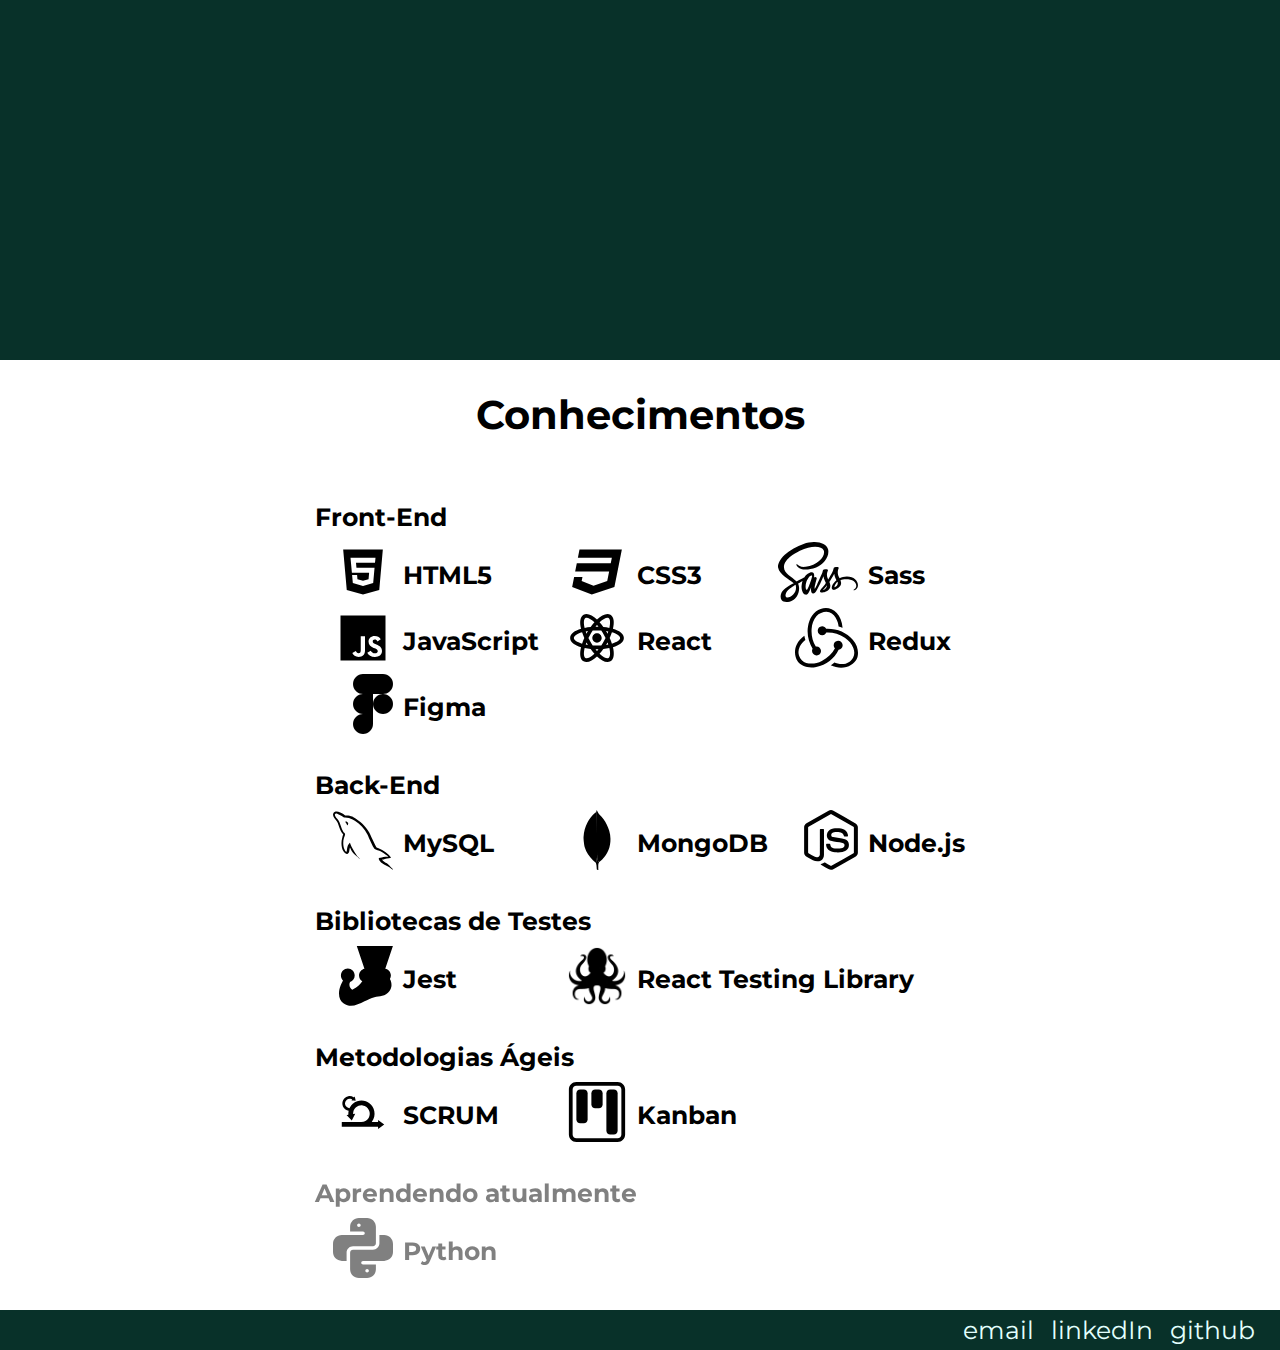
==== commit fba59dac: "Retirando um icone" ====
--- a/index.html
+++ b/index.html
@@ -143,8 +143,8 @@
         <div class="large gray">Aprendendo atualmente</div>
           <div class="icon gray"><img src="./img/icons/python.svg" /></div>
           <div class="gray">Python</div>
-          <div class="icon gray"><img src="./img/icons/java.svg" /></div>
-          <div class="gray">Java</div>
+          <!-- <div class="icon gray"><img src="./img/icons/java.svg" /></div>
+          <div class="gray">Java</div> -->
         
       </div>
     </section>
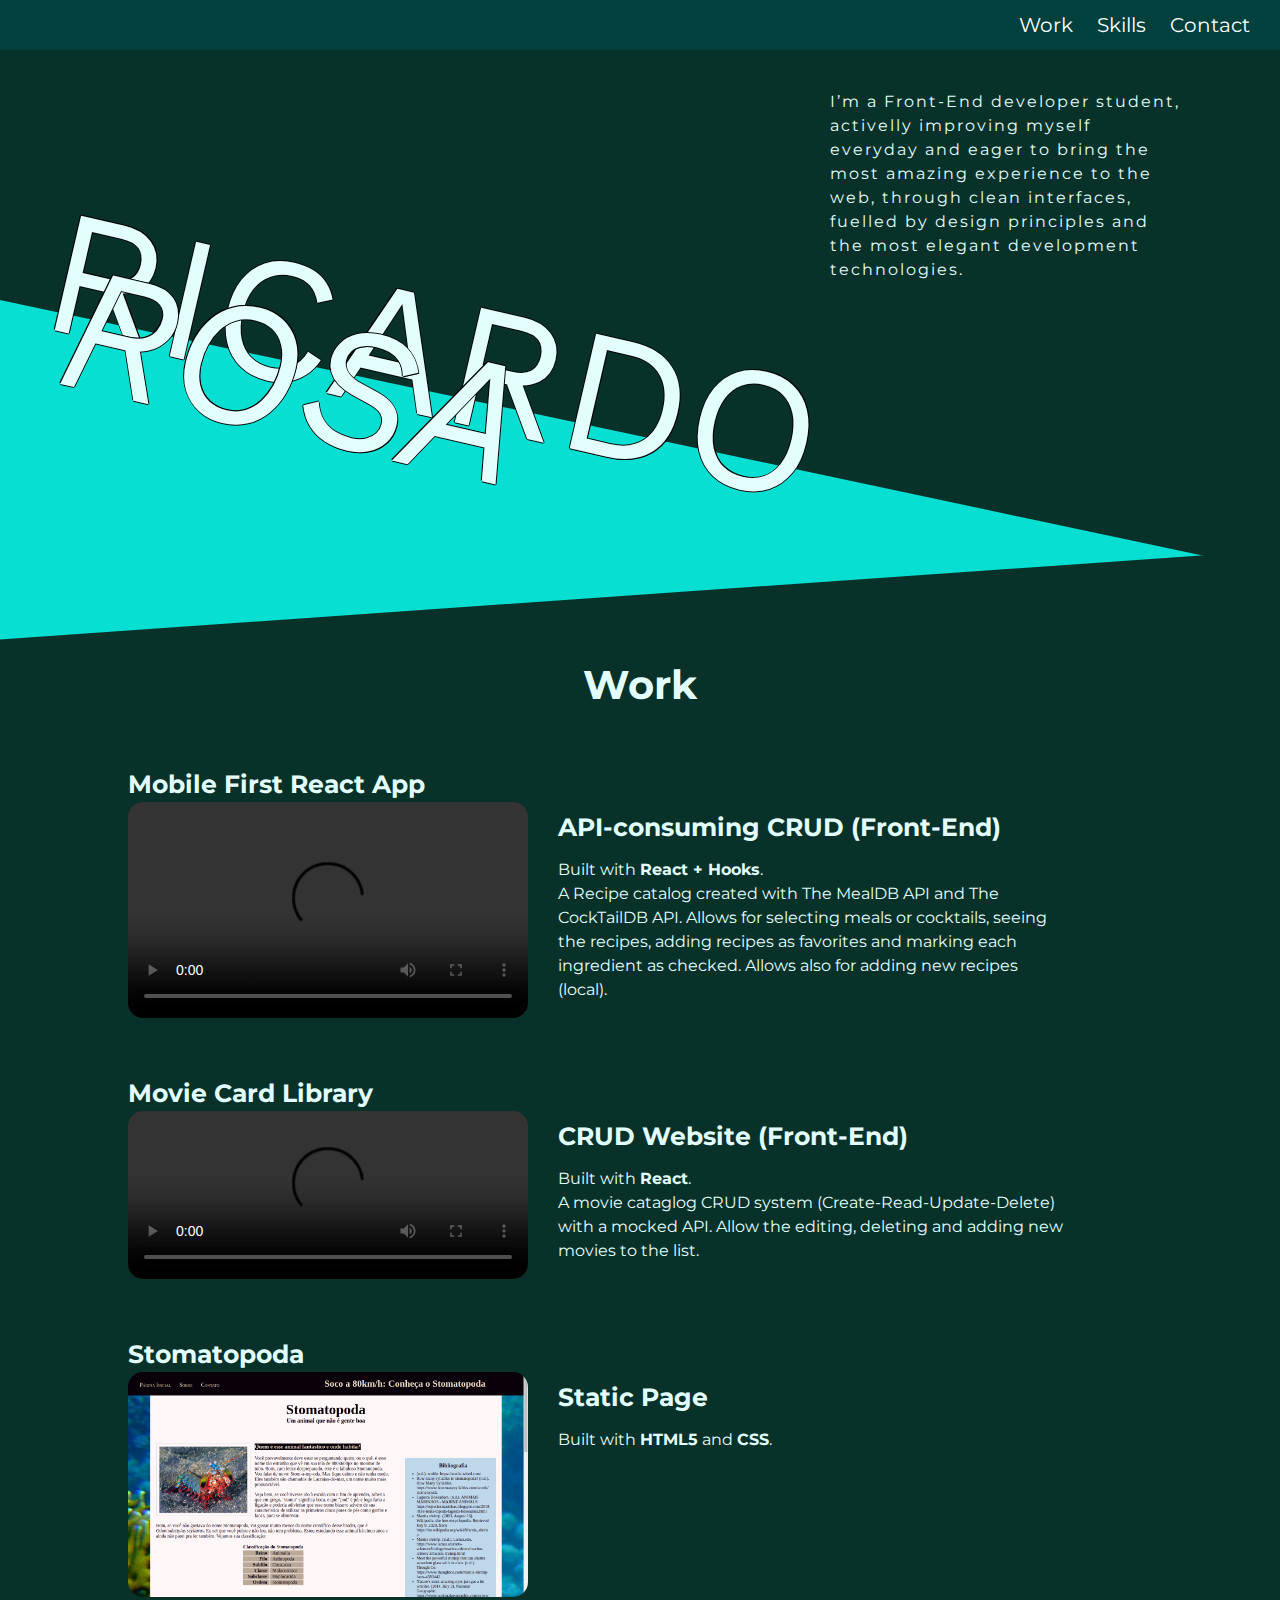
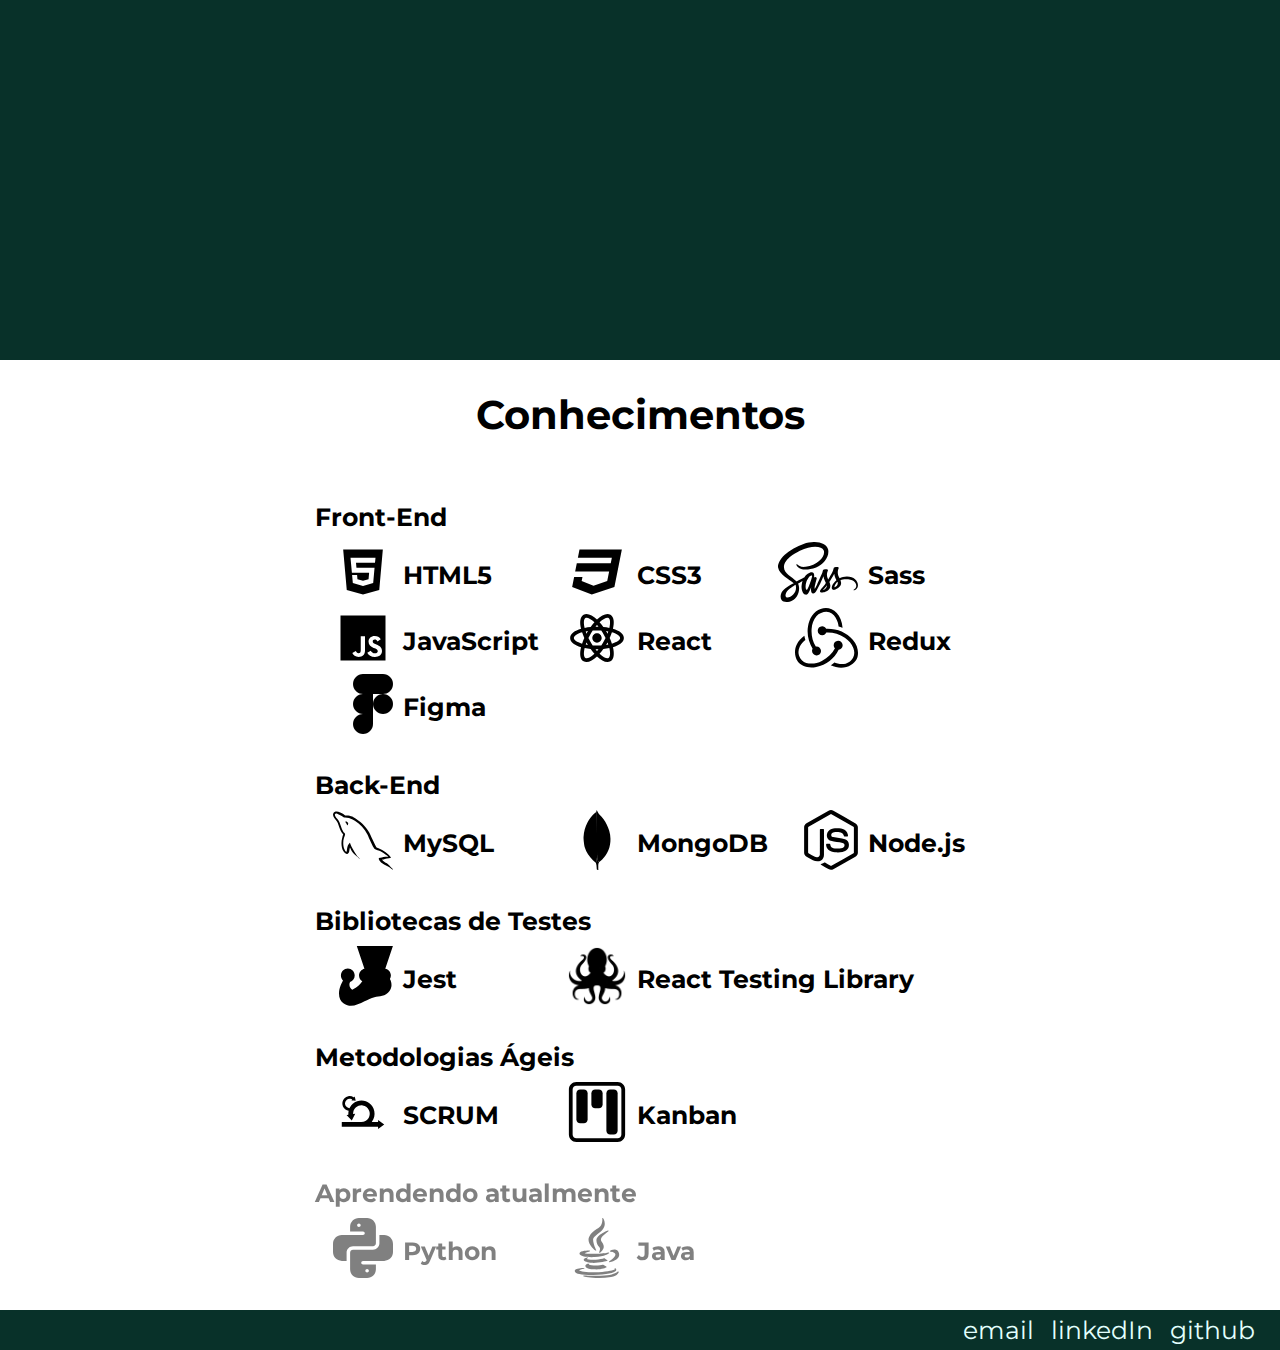
==== commit 3455c12e: "Adicionando Java a lista de tecnologias que estou aprendendo && subindo o projeto 01 Lessons Learned" ====
--- a/index.html
+++ b/index.html
@@ -143,8 +143,8 @@
         <div class="large gray">Aprendendo atualmente</div>
           <div class="icon gray"><img src="./img/icons/python.svg" /></div>
           <div class="gray">Python</div>
-          <!-- <div class="icon gray"><img src="./img/icons/java.svg" /></div>
-          <div class="gray">Java</div> -->
+          <div class="icon gray"><img src="./img/icons/java.svg" /></div>
+          <div class="gray">Java</div>
         
       </div>
     </section>
